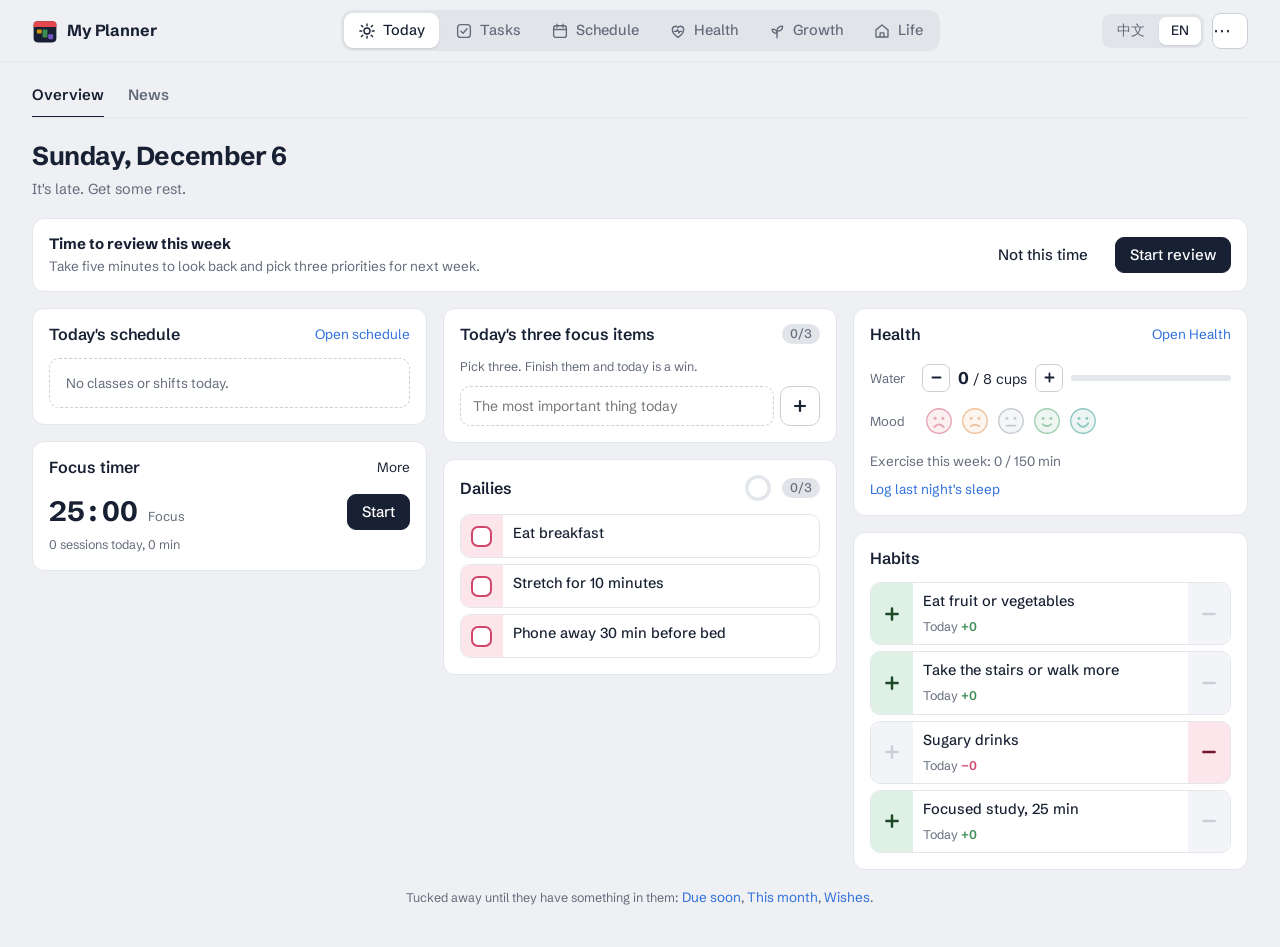
==== index.html @ c63710ac "Import the schedule from a calendar file (.ics) ⋯ → Import from a calendar reads an .ics file, such " ====
<!doctype html>
<html lang="zh-CN">
<head>
  <meta charset="utf-8">
  <meta name="viewport" content="width=device-width, initial-scale=1, viewport-fit=cover">
  <title>My Planner</title>
  <meta name="description" content="Schedule, tasks, habits, health, yearly goals, reading and a growth log in one page. 课表、任务、习惯、健康、年度目标、学习清单和成长记录。">
  <link rel="icon" href="favicon.svg" type="image/svg+xml">
  <link rel="manifest" href="manifest.webmanifest">
  <link rel="apple-touch-icon" href="icons/icon-180.png">
  <meta name="apple-mobile-web-app-capable" content="yes">
  <meta name="mobile-web-app-capable" content="yes">
  <meta name="apple-mobile-web-app-title" content="计划本">
  <meta name="apple-mobile-web-app-status-bar-style" content="default">
  <meta name="theme-color" content="#EEF0F3" media="(prefers-color-scheme: light)">
  <meta name="theme-color" content="#0F1217" media="(prefers-color-scheme: dark)">
  <link rel="preconnect" href="https://fonts.googleapis.com">
  <link rel="preconnect" href="https://fonts.gstatic.com" crossorigin>
  <link href="https://fonts.googleapis.com/css2?family=Schibsted+Grotesk:wght@400;500;600;700&display=swap" rel="stylesheet">
  <link rel="stylesheet" href="css/style.css">
  <link rel="stylesheet" href="css/app.css">
  <style id="pageStyle">@page { size: letter landscape; margin: 0; }</style>
</head>
<body>

<header class="app-header">
  <a class="app-brand" href="#/today">
    <img src="favicon.svg" alt="" width="26" height="26">
    <span data-i18n="app.brand"></span>
  </a>
  <nav class="app-nav" aria-label="Pages">
    <a href="#/today" data-nav="today">
      <svg viewBox="0 0 24 24" aria-hidden="true"><circle cx="12" cy="12" r="4"/><path d="M12 2.5v2.5M12 19v2.5M4.6 4.6l1.8 1.8M17.6 17.6l1.8 1.8M2.5 12H5M19 12h2.5M4.6 19.4l1.8-1.8M17.6 6.4l1.8-1.8"/></svg>
      <span data-i18n="app.nav.today"></span>
    </a>
    <a href="#/tasks" data-nav="tasks">
      <svg viewBox="0 0 24 24" aria-hidden="true"><rect x="3.5" y="3.5" width="17" height="17" rx="4"/><path d="M8 12.2l2.8 2.8 5.2-6"/></svg>
      <span data-i18n="app.nav.tasks"></span>
    </a>
    <a href="#/schedule" data-nav="schedule">
      <svg viewBox="0 0 24 24" aria-hidden="true"><rect x="3.5" y="5" width="17" height="15.5" rx="3"/><path d="M3.5 10h17M8 3v4M16 3v4"/></svg>
      <span data-i18n="app.nav.schedule"></span>
    </a>
    <a href="#/health" data-nav="health">
      <svg viewBox="0 0 24 24" aria-hidden="true"><path d="M12 20.5s-7.5-4.6-7.5-10.4A4.1 4.1 0 0 1 12 7.6a4.1 4.1 0 0 1 7.5 2.5c0 5.8-7.5 10.4-7.5 10.4z"/><path d="M7 12.5h3l1.3-2.5 2 4.5 1.2-2h2.5"/></svg>
      <span data-i18n="app.nav.health"></span>
    </a>
    <a href="#/growth" data-nav="growth">
      <svg viewBox="0 0 24 24" aria-hidden="true"><path d="M12 21v-9"/><path d="M12 12c0-4 3-6.5 7.5-6.5 0 4.5-3 6.5-7.5 6.5z"/><path d="M12 15c0-3.3-2.5-5.5-6.5-5.5 0 3.8 2.5 5.5 6.5 5.5z"/></svg>
      <span data-i18n="app.nav.growth"></span>
    </a>
    <a href="#/life" data-nav="life">
      <svg viewBox="0 0 24 24" aria-hidden="true"><path d="M4 10.5L12 4l8 6.5V20H4z"/><path d="M9.5 20v-5.5h5V20"/></svg>
      <span data-i18n="app.nav.life"></span>
    </a>
  </nav>
  <div class="header-tools">
  <div class="seg sm lang-seg" role="group" aria-label="Language">
    <button type="button" data-setlang="zh" lang="zh-CN">中文</button>
    <button type="button" data-setlang="en" lang="en">EN</button>
  </div>
  <div class="menu-wrap" id="menuWrap">
    <button class="icon-btn lg" id="moreBtn" aria-haspopup="true" aria-expanded="false" data-i18n-aria="app.more">⋯</button>
    <div class="menu" id="menu" hidden>
      <button data-act="undo"><span data-i18n="app.undo"></span><kbd id="undoKbd"></kbd></button>
      <hr>
      <button data-act="customize"><span data-i18n="app.customize"></span></button>
      <button data-act="sync"><span data-i18n="app.sync"></span><span class="menu-val" id="syncVal"></span></button>
      <button data-act="install"><span data-i18n="app.install"></span></button>
      <button data-act="calendarImport"><span data-i18n="app.calendarImport"></span></button>
      <button data-act="calendar"><span data-i18n="app.calendar"></span></button>
      <button data-act="export"><span data-i18n="app.exportData"></span></button>
      <button data-act="import"><span data-i18n="app.importData"></span></button>
      <button data-act="resetSchedule"><span data-i18n="app.resetSchedule"></span></button>
      <hr>
      <button data-act="theme"><span data-i18n="app.theme"></span><span class="menu-val" id="themeVal"></span></button>
      <button data-act="lang"><span data-i18n="app.langSwitch"></span></button>
      <button data-act="keys"><span data-i18n="app.shortcuts"></span></button>
    </div>
  </div>
  </div>
</header>

<main>
  <nav class="subnav" id="subnav" aria-label="Sub pages" hidden></nav>
  <section class="app-view" id="view-today" hidden></section>
  <section class="app-view" id="view-news" hidden></section>
  <section class="app-view" id="view-tasks" hidden></section>

  <section class="app-view" id="view-schedule" hidden>
    <div class="sched-head">
      <div class="brand">
        <input id="title" class="title-input" maxlength="40" autocomplete="off" spellcheck="false" data-i18n-aria="planner.titleAria">
        <div class="weekrow">
          <button class="icon-btn" id="prevWeek" data-i18n-aria="planner.prevWeek">‹</button>
          <button class="pill" id="thisWeek" data-i18n="planner.thisWeek"></button>
          <button class="icon-btn" id="nextWeek" data-i18n-aria="planner.nextWeek">›</button>
          <h2 class="range" id="range"></h2>
        </div>
      </div>
      <div class="tabs" role="tablist">
        <button role="tab" id="tabEdit" aria-selected="true" data-i18n="planner.tabEdit"></button>
        <button role="tab" id="tabPrint" aria-selected="false" data-i18n="planner.tabPrint"></button>
      </div>
      <div class="tools">
        <div class="seg sm view-seg" role="tablist">
          <button type="button" role="tab" id="viewWeek" data-i18n="planner.viewWeek"></button>
          <button type="button" role="tab" id="viewDay" data-i18n="planner.viewDay"></button>
        </div>
        <button class="btn primary" id="newBtn"><span aria-hidden="true">＋</span><span data-i18n="planner.newEvent"></span></button>
      </div>
    </div>

    <div id="editView" class="view">
      <div class="board">
        <div class="grid-card">
          <div class="grid-scroll"><div id="grid" class="grid"></div></div>
          <div class="grid-foot">
            <div class="legend" id="legend"></div>
            <p class="hint" data-i18n="planner.gridHint"></p>
          </div>
        </div>
        <aside class="side" id="side"></aside>
      </div>
      <div class="skipped" id="skipped" hidden></div>
    </div>

    <div id="printView" class="view" hidden>
      <div class="print-layout">
        <form class="print-settings" id="printForm" autocomplete="off"></form>
        <div class="preview-area" id="previewArea">
          <div class="page-frame" id="pageFrame"><div id="printRoot"></div></div>
        </div>
      </div>
    </div>
  </section>

  <section class="app-view" id="view-health" hidden></section>
  <section class="app-view" id="view-rest" hidden></section>
  <section class="app-view" id="view-calm" hidden></section>
  <section class="app-view" id="view-plan" hidden></section>
  <section class="app-view" id="view-wishes" hidden></section>
  <section class="app-view" id="view-learn" hidden></section>
  <section class="app-view" id="view-records" hidden></section>
  <section class="app-view" id="view-review" hidden></section>
  <section class="app-view" id="view-food" hidden></section>
  <section class="app-view" id="view-wardrobe" hidden></section>
  <section class="app-view" id="view-travel" hidden></section>
</main>

<!-- schedule event editor -->
<dialog id="dlg" aria-labelledby="dlgTitle">
  <form id="dlgForm" novalidate>
    <div class="dlg-head">
      <h2 id="dlgTitle"></h2>
      <span class="badge" id="dlgBadge" hidden></span>
    </div>
    <label class="fld">
      <span data-i18n="planner.fTitle"></span>
      <input class="input" id="fTitle" maxlength="60" autocomplete="off" data-i18n-ph="planner.fTitlePh">
    </label>
    <div class="fld"><span data-i18n="planner.fCat"></span><div class="chips" id="fCat"></div></div>
    <div class="fld"><span data-i18n="planner.fDays"></span><div class="chips" id="fDays"></div></div>
    <div class="fld">
      <span data-i18n="planner.fTime"></span>
      <div class="row">
        <input class="input time" type="time" id="fStart" step="300">
        <span data-i18n="planner.to"></span>
        <input class="input time" type="time" id="fEnd" step="300">
      </div>
      <div class="quick" id="fDurs"></div>
    </div>
    <label class="fld">
      <span data-i18n="planner.fPlace"></span>
      <input class="input" id="fPlace" maxlength="60" autocomplete="off" data-i18n-ph="planner.fPlacePh">
    </label>
    <label class="fld">
      <span data-i18n="planner.fNote"></span>
      <textarea class="input ta" id="fNote" rows="2" maxlength="300" data-i18n-ph="planner.fNotePh"></textarea>
    </label>
    <div class="fld" id="repeatFld"><span data-i18n="planner.fRepeat"></span><div class="chips" id="fRepeat"></div></div>
    <div class="fld" id="rangeFld">
      <span data-i18n="planner.fRange"></span>
      <div class="row">
        <input class="input date" type="date" id="fFrom">
        <span data-i18n="planner.to"></span>
        <input class="input date" type="date" id="fUntil">
      </div>
      <p class="hint" data-i18n="planner.fRangeHint"></p>
    </div>
    <p class="err" id="fErr" role="alert"></p>
    <div class="dlg-foot">
      <div>
        <button type="button" class="btn ghost danger" id="fDel"></button>
        <button type="button" class="btn ghost" id="fSkip" data-i18n="planner.skipThisWeek"></button>
        <button type="button" class="btn ghost" id="fDup" data-i18n="planner.dup"></button>
      </div>
      <div>
        <button type="button" class="btn" id="fCancel" data-i18n="planner.cancel"></button>
        <button type="button" class="btn" id="fSaveWeek" data-i18n="planner.saveThisWeek"></button>
        <button type="submit" class="btn primary" id="fSave"></button>
      </div>
    </div>
  </form>
</dialog>

<!-- shared editor for tasks and wishes -->
<dialog id="formDlg" aria-labelledby="formTitle">
  <form id="formForm" novalidate>
    <div class="dlg-head">
      <h2 id="formTitle"></h2>
      <span class="badge" id="formBadge" hidden></span>
    </div>
    <div id="formBody"></div>
    <p class="err" id="formErr" role="alert"></p>
    <div class="dlg-foot">
      <div><button type="button" class="btn ghost danger" id="formDel"></button></div>
      <div>
        <button type="button" class="btn" id="formCancel" data-i18n="common.cancel"></button>
        <button type="submit" class="btn primary" id="formSave"></button>
      </div>
    </div>
  </form>
</dialog>

<div class="toast" id="toast" role="status" aria-live="polite"></div>
<input type="file" id="importFile" accept="application/json,.json" hidden>

<script src="js/core.js"></script>
<script src="js/default-schedule.js"></script>
<script src="js/planner.js"></script>
<script src="js/quick-date.js"></script>
<script src="js/task-calc.js"></script>
<script src="js/tasks.js"></script>
<script src="js/health.js"></script>
<script src="js/plan.js"></script>
<script src="js/learn.js"></script>
<script src="js/records.js"></script>
<script src="js/wishes.js"></script>
<script src="js/news-data.js"></script>
<script src="js/news.js"></script>
<script src="js/food.js"></script>
<script src="js/wardrobe.js"></script>
<script src="js/travel-calc.js"></script>
<script src="js/travel.js"></script>
<script src="js/travel-book.js"></script>
<script src="js/travel-money.js"></script>
<script src="js/travel-pack.js"></script>
<script src="js/travel-weather.js"></script>
<script src="js/travel-share.js"></script>
<script src="js/review.js"></script>
<script src="js/ics-parse.js"></script>
<script src="js/calendar.js"></script>
<script src="js/sync.js"></script>
<script src="js/today.js"></script>
</body>
</html>
---- css/style.css ----
/* =========================================================
   Weekly Planner — styles
   ========================================================= */

/* ---------- tokens (light; the printed page always uses these) ---------- */
:root,
.page {
  --font: "Schibsted Grotesk", "PingFang SC", "Hiragino Sans GB", "Noto Sans SC", "Microsoft YaHei", system-ui, sans-serif;

  --canvas: #EEF0F3;
  --surface: #FFFFFF;
  --ink: #182133;
  --muted: #636B7A;
  --line: #E3E6EB;
  --line-2: #CBD0D8;
  --line-soft: #EEF0F3;
  --hover: #F2F4F7;
  --seg: #E1E4E9;
  --accent: #182133;
  --accent-ink: #FFFFFF;
  --focus: #2F6FDB;
  --today: #F5F8FD;
  --now: #E5484D;
  --danger: #C2362F;
  --stripe: rgba(255, 255, 255, .62);

  --class-bar: #D1960F;   --class-bg: #FCF0CF;   --class-ink: #573D03;
  --work-bar: #3C8C53;    --work-bg: #DFF1E4;    --work-ink: #1C4A29;
  --meeting-bar: #7856C8; --meeting-bg: #ECE6FB; --meeting-ink: #3E2780;
  --other-bar: #2C70BE;   --other-bg: #E0ECFA;   --other-ink: #143C6B;
  --health-bar: #D2456A;  --health-bg: #FCE5EB;  --health-ink: #73192F;
  --life-bar: #1E8F84;    --life-bg: #DBF1EE;    --life-ink: #0D4A44;
  --study-bar: #C2611F;   --study-bg: #FBE6D6;   --study-ink: #6B2E06;
}

@media (prefers-color-scheme: dark) {
  :root:not([data-theme="light"]) {
    color-scheme: dark;
    --canvas: #0F1217; --surface: #171B22; --ink: #E6E9EF; --muted: #98A0AE;
    --line: #262B34; --line-2: #363C47; --line-soft: #1E232B; --hover: #1F242C; --seg: #232830;
    --accent: #E6E9EF; --accent-ink: #11141A; --focus: #7AA7F5; --today: #1A1F28;
    --now: #FF6369; --danger: #FF8A80; --stripe: rgba(255, 255, 255, .06);
    --class-bar: #E2AB2E;   --class-bg: #362A10;   --class-ink: #F5D78C;
    --work-bar: #5DB374;    --work-bg: #172D1F;    --work-ink: #ABE0B9;
    --meeting-bar: #9C80E6; --meeting-bg: #261E3D; --meeting-ink: #D3C6F7;
    --other-bar: #5C9BE6;   --other-bg: #15253A;   --other-ink: #B3D0F5;
    --health-bar: #EE6F8F;  --health-bg: #3A1822;  --health-ink: #F7BFCD;
    --life-bar: #3DBFAF;    --life-bg: #10302C;    --life-ink: #A6E6DD;
    --study-bar: #E48A4C;   --study-bg: #3A2215;   --study-ink: #F5C3A0;
  }
}
:root[data-theme="dark"] {
  color-scheme: dark;
  --canvas: #0F1217; --surface: #171B22; --ink: #E6E9EF; --muted: #98A0AE;
  --line: #262B34; --line-2: #363C47; --line-soft: #1E232B; --hover: #1F242C; --seg: #232830;
  --accent: #E6E9EF; --accent-ink: #11141A; --focus: #7AA7F5; --today: #1A1F28;
  --now: #FF6369; --danger: #FF8A80; --stripe: rgba(255, 255, 255, .06);
  --class-bar: #E2AB2E;   --class-bg: #362A10;   --class-ink: #F5D78C;
  --work-bar: #5DB374;    --work-bg: #172D1F;    --work-ink: #ABE0B9;
  --meeting-bar: #9C80E6; --meeting-bg: #261E3D; --meeting-ink: #D3C6F7;
  --other-bar: #5C9BE6;   --other-bg: #15253A;   --other-ink: #B3D0F5;
  --health-bar: #EE6F8F;  --health-bg: #3A1822;  --health-ink: #F7BFCD;
  --life-bar: #3DBFAF;    --life-bg: #10302C;    --life-ink: #A6E6DD;
  --study-bar: #E48A4C;   --study-bg: #3A2215;   --study-ink: #F5C3A0;
}
:root[data-theme="light"] { color-scheme: light; }

.cat-class   { --bar: var(--class-bar);   --bg: var(--class-bg);   --ink-c: var(--class-ink); }
.cat-work    { --bar: var(--work-bar);    --bg: var(--work-bg);    --ink-c: var(--work-ink); }
.cat-meeting { --bar: var(--meeting-bar); --bg: var(--meeting-bg); --ink-c: var(--meeting-ink); }
.cat-other   { --bar: var(--other-bar);   --bg: var(--other-bg);   --ink-c: var(--other-ink); }
.cat-study   { --bar: var(--study-bar);   --bg: var(--study-bg);   --ink-c: var(--study-ink); }
.cat-health  { --bar: var(--health-bar);  --bg: var(--health-bg);  --ink-c: var(--health-ink); }
.cat-life    { --bar: var(--life-bar);    --bg: var(--life-bg);    --ink-c: var(--life-ink); }

/* ---------- base ---------- */
*, *::before, *::after { box-sizing: border-box; }
html { scroll-padding-top: env(safe-area-inset-top, 0px); }
body {
  margin: 0;
  background: var(--canvas);
  color: var(--ink);
  font-family: var(--font);
  font-size: 15px;
  line-height: 1.45;
  -webkit-font-smoothing: antialiased;
  padding-bottom: env(safe-area-inset-bottom, 0px);
}
button, input, select, textarea { font: inherit; color: inherit; }
button { cursor: pointer; }
:focus-visible { outline: 2px solid var(--focus); outline-offset: 2px; }
[hidden] { display: none !important; }

/* ---------- controls ---------- */
.btn {
  height: 36px; padding: 0 14px; border-radius: 9px;
  border: 1px solid var(--line-2); background: var(--surface);
  display: inline-flex; align-items: center; justify-content: center; gap: 6px;
  font-weight: 500; white-space: nowrap;
}
.btn:hover { border-color: var(--muted); }
.btn.primary { background: var(--accent); color: var(--accent-ink); border-color: var(--accent); }
.btn.primary:hover { opacity: .9; }
.btn.ghost { background: transparent; border-color: transparent; }
.btn.ghost:hover { background: var(--hover); }
.btn.danger { color: var(--danger); }
.btn.sm { height: 30px; padding: 0 10px; font-size: 13.5px; }
.btn.block { width: 100%; }

.icon-btn {
  width: 32px; height: 32px; border-radius: 8px;
  border: 1px solid var(--line-2); background: var(--surface);
  display: inline-grid; place-items: center; font-size: 18px; line-height: 1; padding: 0;
}
.icon-btn.lg { width: 36px; height: 36px; border-radius: 9px; }
.icon-btn:hover, .pill:hover { border-color: var(--muted); }
.pill {
  height: 32px; padding: 0 12px; border-radius: 8px;
  border: 1px solid var(--line-2); background: var(--surface);
  font-size: 13.5px; font-weight: 500;
}

.input, select {
  height: 38px; border: 1px solid var(--line-2); border-radius: 8px;
  padding: 0 10px; background: var(--surface); min-width: 0;
}
.input { width: 100%; }
.input.time { width: 128px; font-variant-numeric: tabular-nums; }
select { height: 34px; padding: 0 8px; }

.chips { display: flex; flex-wrap: wrap; gap: 6px; }
.chip { position: relative; display: inline-flex; }
.chip input { position: absolute; inset: 0; opacity: 0; margin: 0; cursor: pointer; }
.chip span {
  display: inline-flex; align-items: center; gap: 7px;
  padding: 5px 12px; border: 1px solid var(--line-2); border-radius: 999px;
  font-size: 13.5px; user-select: none;
}
.chip input:checked + span { background: var(--accent); color: var(--accent-ink); border-color: var(--accent); }
.chip input:focus-visible + span { outline: 2px solid var(--focus); outline-offset: 2px; }
.sw { display: inline-block; width: 9px; height: 9px; border-radius: 2px; background: var(--bar); flex: none; }

.check { display: flex; align-items: center; gap: 9px; padding: 4px 0; font-size: 14px; cursor: pointer; }
.check input { width: 16px; height: 16px; margin: 0; accent-color: var(--accent); }

/* ---------- schedule page header ---------- */
.sched-head {
  display: grid; grid-template-columns: 1fr auto 1fr; align-items: center; gap: 12px 20px;
  max-width: 1560px; margin: 0 auto 16px;
}
.brand { min-width: 0; }
.title-input {
  display: block; width: 100%; max-width: 360px;
  border: 0; background: transparent; border-radius: 6px;
  font-size: 22px; font-weight: 700; letter-spacing: -0.01em;
  padding: 1px 6px; margin-left: -6px;
}
.title-input:hover { background: var(--hover); }
.title-input::placeholder { color: var(--ink); opacity: 1; }
.weekrow { display: flex; align-items: center; gap: 6px; margin-top: 6px; min-width: 0; }
.weekrow .icon-btn, .weekrow .pill { flex: none; white-space: nowrap; }
.range { margin: 0 0 0 10px; font-size: 15px; font-weight: 600; font-variant-numeric: tabular-nums; white-space: nowrap; overflow: hidden; text-overflow: ellipsis; min-width: 0; }

.tabs { display: inline-flex; padding: 3px; gap: 2px; border-radius: 11px; background: var(--seg); justify-self: center; }
.tabs button {
  height: 32px; padding: 0 18px; border: 0; border-radius: 8px;
  background: transparent; color: var(--muted); font-weight: 500;
}
.tabs button[aria-selected="true"] { background: var(--surface); color: var(--ink); box-shadow: 0 1px 2px rgba(0, 0, 0, .1); }

.tools { display: flex; gap: 8px; justify-self: end; align-items: center; }
.menu-wrap { position: relative; }
.menu {
  position: absolute; right: 0; top: calc(100% + 6px); z-index: 50;
  min-width: 220px; padding: 6px; border-radius: 12px;
  background: var(--surface); border: 1px solid var(--line);
  box-shadow: 0 14px 36px -14px rgba(0, 0, 0, .35);
}
.menu button {
  display: flex; justify-content: space-between; align-items: center; gap: 16px;
  width: 100%; padding: 8px 10px; border: 0; border-radius: 7px;
  background: transparent; text-align: left; font-size: 14px;
}
.menu button:hover { background: var(--hover); }
.menu hr { border: 0; border-top: 1px solid var(--line); margin: 5px 2px; }
.menu kbd, .menu-val { font-family: inherit; font-size: 12.5px; color: var(--muted); }

@media (max-width: 820px) {
  .sched-head { grid-template-columns: 1fr auto; grid-template-areas: "brand brand" "tabs tools"; }
  .brand { grid-area: brand; }
  .tabs { grid-area: tabs; justify-self: start; }
  .tools { grid-area: tools; }
  .title-input { font-size: 20px; }
}

/* ---------- edit view ---------- */
main { padding: 18px clamp(14px, 3vw, 32px) 40px; }
.board {
  display: grid; grid-template-columns: minmax(0, 1fr) 280px; gap: 18px;
  align-items: start; max-width: 1560px; margin: 0 auto;
}
@media (max-width: 1080px) { .board { grid-template-columns: 1fr; } }

.grid-card { background: var(--surface); border: 1px solid var(--line); border-radius: 12px; overflow: hidden; }
.grid-scroll { overflow-x: auto; }
.grid { min-width: 760px; user-select: none; -webkit-user-select: none; }
.grid.is-day { min-width: 0; }
.lg-btn { border: 0; background: transparent; padding: 2px 4px; border-radius: 6px; color: inherit; font: inherit; cursor: pointer; }
.lg-btn:hover { background: var(--hover); }
.lg-btn.off { opacity: .45; text-decoration: line-through; }
.view-seg { flex: none; }
.grid-foot {
  display: flex; flex-wrap: wrap; gap: 8px 20px; align-items: center; justify-content: space-between;
  padding: 10px 14px; border-top: 1px solid var(--line);
}
.hint { margin: 0; font-size: 12.5px; color: var(--muted); }
.legend { display: flex; flex-wrap: wrap; gap: 6px 14px; font-size: 12.5px; color: var(--muted); }
.lg { display: inline-flex; align-items: center; gap: 6px; }
.lg .sw.stripe {
  --bar: var(--line-2);
  background: repeating-linear-gradient(135deg, var(--line-2) 0 2px, transparent 2px 4px);
  border: 1px solid var(--line-2);
}

.skipped {
  max-width: 1560px; margin: 12px auto 0;
  display: flex; flex-wrap: wrap; align-items: center; gap: 8px;
  font-size: 13.5px; color: var(--muted);
}
.skipped button {
  border: 1px dashed var(--line-2); background: transparent; border-radius: 999px;
  padding: 4px 12px; font-size: 13px; color: var(--ink);
}
.skipped button u { color: var(--focus); text-underline-offset: 3px; margin-left: 6px; }

/* ---------- the week grid (shared by screen and print) ---------- */
.g { --tw: 54px; display: flex; flex-direction: column; }
.g-head, .g-body { display: grid; grid-template-columns: var(--tw) repeat(var(--cols), minmax(0, 1fr)); }
.g-head { border-bottom: 1px solid var(--line-2); }
.g-corner { position: sticky; left: 0; background: var(--surface); z-index: 4; }
.g-dayhead {
  display: flex; align-items: baseline; gap: 7px;
  padding: 10px 10px 9px; border-left: 1px solid var(--line);
  font-size: 14px; font-weight: 600; white-space: nowrap; overflow: hidden;
}
.g-dayhead .dd { font-size: 13px; font-weight: 400; color: var(--muted); font-variant-numeric: tabular-nums; }
.g-dayhead.is-today .dd { background: var(--now); color: #fff; border-radius: 999px; padding: 0 7px; font-weight: 600; }
.g-body { position: relative; }
.g-times { position: sticky; left: 0; z-index: 4; background: var(--surface); }
.g-times span {
  position: absolute; right: 9px; transform: translateY(-50%);
  font-size: 11.5px; color: var(--muted); font-variant-numeric: tabular-nums; white-space: nowrap;
}
.g-times span.first { transform: translateY(1px); }
.g-times span.last { transform: translateY(-100%); }
.g-day { position: relative; border-left: 1px solid var(--line); min-width: 0; }
.g-day.is-today { background: var(--today); }
.grid .g-day { cursor: cell; }
.hl { position: absolute; left: 0; right: 0; border-top: 1px solid var(--line); pointer-events: none; }
.hl.half { border-top: 1px dashed var(--line-soft); }

.ev {
  position: absolute; overflow: hidden;
  display: flex; flex-direction: column; gap: 1px;
  padding: 4px 6px 4px 8px; border-radius: 6px;
  background-color: var(--bg); color: var(--ink-c);
  border-left: 3px solid var(--bar);
  font-size: 12.5px; line-height: 1.25;
}
.grid .ev { cursor: grab; touch-action: manipulation; }
.ev-t {
  font-weight: 600; overflow: hidden; overflow-wrap: anywhere;
  display: -webkit-box; -webkit-box-orient: vertical; -webkit-line-clamp: 2;
}
.ev.one .ev-t { -webkit-line-clamp: 1; }
.ev-m {
  font-size: 11.5px; opacity: .85; white-space: nowrap; overflow: hidden; text-overflow: ellipsis;
  font-variant-numeric: tabular-nums;
}
.ev.tight { flex-direction: row; align-items: baseline; gap: 6px; padding-top: 2px; padding-bottom: 2px; }
.ev.tight .ev-t { -webkit-line-clamp: 1; flex: 0 1 auto; min-width: 0; }
.ev.tight .ev-m { flex: 0 0 auto; }
.ev.once { background-image: repeating-linear-gradient(135deg, transparent 0 7px, var(--stripe) 7px 10px); }
.ev:hover { filter: brightness(.98); }
.ev .grip { position: absolute; left: 0; right: 0; bottom: 0; height: 8px; cursor: ns-resize; }
.ev .grip::after {
  content: ""; position: absolute; left: 50%; bottom: 2px; width: 18px; height: 2px; margin-left: -9px;
  border-radius: 2px; background: currentColor; opacity: 0;
}
.ev:hover .grip::after { opacity: .35; }
.ev.dragging { z-index: 6; box-shadow: 0 10px 24px -10px rgba(0, 0, 0, .45); }
.ev.ghost { z-index: 6; background-color: var(--hover); color: var(--ink); border-left-color: var(--ink); outline: 1.5px dashed var(--line-2); }
.now { position: absolute; left: -1px; right: 0; border-top: 2px solid var(--now); z-index: 5; pointer-events: none; }
.now::before { content: ""; position: absolute; left: -4px; top: -5px; width: 8px; height: 8px; border-radius: 50%; background: var(--now); }
body.is-dragging, body.is-dragging * { cursor: grabbing !important; user-select: none !important; }

/* ---------- side panel ---------- */
.side { display: flex; flex-direction: column; gap: 14px; }
.card { background: var(--surface); border: 1px solid var(--line); border-radius: 12px; padding: 14px 16px 16px; }
.card h3 { margin: 0 0 10px; font-size: 14px; font-weight: 600; }
.hours { list-style: none; margin: 0; padding: 0; display: grid; gap: 10px; }
.hours li { display: grid; grid-template-columns: 1fr auto; gap: 5px 8px; font-size: 13.5px; }
.hours .hn { display: inline-flex; align-items: center; gap: 7px; }
.hours b { font-weight: 600; font-variant-numeric: tabular-nums; }
.hours .bar { grid-column: 1 / -1; height: 5px; border-radius: 3px; background: var(--line); overflow: hidden; }
.hours .bar span { display: block; height: 100%; border-radius: 3px; background: var(--bar); }
.hours-total {
  display: flex; justify-content: space-between; margin: 12px 0 0; padding-top: 10px;
  border-top: 1px solid var(--line); font-size: 13.5px; color: var(--muted);
}
.hours-total b { color: var(--ink); font-variant-numeric: tabular-nums; }
.empty { margin: 0; font-size: 13.5px; color: var(--muted); }

.todos { list-style: none; margin: 0; padding: 0; }
.todos li { display: flex; align-items: flex-start; gap: 6px; padding: 5px 0; border-bottom: 1px solid var(--line); font-size: 14px; }
.todos label { flex: 1; min-width: 0; display: flex; gap: 8px; align-items: flex-start; cursor: pointer; }
.todos input { margin: 3px 0 0; accent-color: var(--accent); flex: none; }
.todos label span { overflow-wrap: anywhere; }
.todos li.done label span { text-decoration: line-through; color: var(--muted); }
.todos .x { border: 0; background: none; color: var(--muted); font-size: 16px; line-height: 1; padding: 2px 4px; border-radius: 4px; }
.todos .x:hover { background: var(--hover); color: var(--ink); }
.todo-add { display: flex; gap: 6px; margin-top: 8px; }
.todo-add input { flex: 1; min-width: 0; height: 32px; border: 1px solid var(--line-2); border-radius: 7px; padding: 0 9px; background: transparent; font-size: 13.5px; }
#notes {
  width: 100%; min-height: 120px; resize: vertical; display: block;
  border: 1px solid var(--line-2); border-radius: 8px; padding: 8px 10px;
  background: transparent; line-height: 1.55; font-size: 14px;
}
.row { display: flex; align-items: center; gap: 8px; flex-wrap: wrap; }

/* ---------- dialog ---------- */
dialog {
  width: min(470px, calc(100vw - 24px)); padding: 0; border: 0; border-radius: 14px;
  background: var(--surface); color: var(--ink);
  box-shadow: 0 24px 64px -20px rgba(0, 0, 0, .5);
}
dialog::backdrop { background: rgba(15, 20, 30, .4); }
dialog form { padding: 20px 22px 18px; }
.dlg-head { display: flex; align-items: center; gap: 10px; }
.dlg-head h2 { margin: 0; font-size: 18px; }
.badge { font-size: 12px; padding: 2px 9px; border-radius: 999px; background: var(--seg); color: var(--muted); }
.fld { display: block; margin-top: 14px; }
.fld > span:first-child { display: block; margin-bottom: 6px; font-size: 13px; color: var(--muted); }
.err { margin: 12px 0 0; min-height: 1.2em; font-size: 13px; color: var(--danger); }
.dlg-foot { display: flex; justify-content: space-between; gap: 8px; flex-wrap: wrap; margin-top: 10px; }
.dlg-foot > div { display: flex; gap: 6px; flex-wrap: wrap; }

/* ---------- toast ---------- */
.toast {
  position: fixed; left: 50%; bottom: calc(22px + env(safe-area-inset-bottom, 0px)); z-index: 80;
  display: flex; align-items: center; gap: 10px; width: max-content; max-width: calc(100vw - 24px);
  padding: 10px 12px 10px 16px; border-radius: 10px;
  background: var(--accent); color: var(--accent-ink); font-size: 14px;
  opacity: 0; pointer-events: none; transform: translate(-50%, 12px);
  transition: opacity .16s ease, transform .16s ease;
}
.toast.show { opacity: 1; pointer-events: auto; transform: translate(-50%, 0); }
.toast button {
  border: 0; background: transparent; color: inherit; padding: 2px 4px;
  font-weight: 600; text-decoration: underline; text-underline-offset: 3px; white-space: nowrap;
}
/* phones: sit above the bottom navigation */
@media (max-width: 860px) { .toast { bottom: calc(76px + env(safe-area-inset-bottom, 0px)); } }

/* ---------- print view (settings + paper preview) ---------- */
.print-layout {
  display: grid; grid-template-columns: 300px minmax(0, 1fr); gap: 22px;
  max-width: 1560px; margin: 0 auto; align-items: start;
}
@media (max-width: 900px) { .print-layout { grid-template-columns: 1fr; } }
.print-settings {
  position: sticky; top: 84px;
  background: var(--surface); border: 1px solid var(--line); border-radius: 12px;
  padding: 6px 18px 18px;
}
@media (max-width: 900px) { .print-settings { position: static; } }
.print-settings .fld { margin-top: 14px; }
.print-settings .quick { display: flex; gap: 6px; margin-top: 8px; }
.print-settings .tip { margin: 10px 0 0; font-size: 12.5px; color: var(--muted); }
.print-settings .actions { margin-top: 18px; padding-top: 16px; border-top: 1px solid var(--line); }
.preview-area { min-width: 0; display: flex; justify-content: center; padding: 4px 0 8px; }
.page-frame {
  position: relative; overflow: hidden; background: #fff; border-radius: 2px;
  box-shadow: 0 1px 3px rgba(0, 0, 0, .08), 0 22px 44px -22px rgba(0, 0, 0, .45);
}

/* the printed page itself */
.page {
  position: absolute; top: 0; left: 0; transform-origin: 0 0;
  display: flex; flex-direction: column;
  padding: 34px; background: #fff; color: var(--ink);
  font-family: var(--font); line-height: 1.3;
}
.p-head {
  display: flex; justify-content: space-between; align-items: baseline; gap: 16px;
  height: 44px; padding-bottom: 8px; margin-bottom: 10px; border-bottom: 2px solid var(--ink);
}
.p-head h1 { margin: 0; font-size: 21px; font-weight: 700; letter-spacing: -0.01em; }
.p-range { font-size: 14px; font-weight: 500; color: var(--muted); font-variant-numeric: tabular-nums; white-space: nowrap; }
.p-main { flex: 1; min-height: 0; display: flex; gap: 14px; }
.page.portrait .p-main { flex-direction: column; }
.p-grid { flex: 1; min-height: 0; min-width: 0; display: flex; }
.p-grid .g { --tw: 40px; flex: 1; min-width: 0; }
.p-grid .g-body { flex: 1; min-height: 0; }
.page .g-dayhead { height: 26px; padding: 5px 6px 4px; font-size: 11.5px; gap: 5px; }
.page .g-dayhead .dd { font-size: 10.5px; }
.page .g-times span { right: 6px; font-size: 9.5px; }
.page .ev { font-size: 10px; padding: 2px 4px 2px 6px; border-radius: 4px; }
.page .ev-m { font-size: 9px; }
.page .ev.tight { gap: 4px; padding-top: 1px; padding-bottom: 1px; }

.p-side { width: 190px; flex: none; display: flex; flex-direction: column; gap: 10px; padding-left: 14px; border-left: 1px solid var(--line-2); min-height: 0; }
.page.portrait .p-side { width: auto; height: 190px; flex-direction: row; gap: 18px; padding: 10px 0 0; border-left: 0; border-top: 1px solid var(--line-2); }
.p-sec { flex: 1; min-height: 0; min-width: 0; display: flex; flex-direction: column; }
.p-sec h4 { margin: 2px 0 4px; font-size: 11.5px; font-weight: 600; }
.p-todos { list-style: none; margin: 0; padding: 0; }
.p-todos li { display: flex; gap: 6px; padding: 3px 0; border-bottom: 1px solid var(--line); font-size: 10.5px; }
.p-todos li::before { content: ""; flex: none; width: 9px; height: 9px; margin-top: 2px; border: 1px solid var(--ink); border-radius: 2px; }
.p-todos li.done { color: var(--muted); text-decoration: line-through; }
.p-todos li.done::before { background: var(--ink); }
.p-notes { margin: 0 0 2px; font-size: 10.5px; white-space: pre-wrap; overflow-wrap: anywhere; }
.ruled { flex: 1; min-height: 22px; background-image: linear-gradient(to bottom, transparent 21px, var(--line-2) 21px); background-size: 100% 22px; background-repeat: repeat-y; }
.p-foot { height: 22px; display: flex; align-items: flex-end; gap: 16px; font-size: 10px; color: var(--muted); }
.p-foot .lg .sw { width: 12px; height: 9px; border-radius: 2px; background: var(--bg); border-left: 3px solid var(--bar); }
.p-foot .lg .sw.stripe { background: repeating-linear-gradient(135deg, #c9ced6 0 2px, transparent 2px 4px); border: 1px solid #c9ced6; }

/* black & white */
.page.mono .ev { --bg: #fff; --ink-c: #111; --bar: #111; border: 1px solid #a3a8b0; border-left: 3px solid #111; }
.page.mono .ev.once { background-image: repeating-linear-gradient(135deg, transparent 0 6px, #e7e7e7 6px 8px); }
.page.mono .cat-work .sw, .page.mono .ev.cat-work { border-left-style: double; border-left-width: 5px; }
.page.mono .cat-meeting .sw, .page.mono .ev.cat-meeting { border-left-style: dashed; }
.page.mono .cat-other .sw, .page.mono .ev.cat-other { border-left-style: dotted; border-left-width: 4px; }
.page.mono .lg .sw { --bg: #fff; --bar: #111; }

/* ---------- printing ---------- */
@media print {
  * { -webkit-print-color-adjust: exact; print-color-adjust: exact; }
  html, body { background: #fff !important; }
  body { padding: 0 !important; }
  .app-header, .app-nav, .toast, dialog, .menu { display: none !important; }
  main { padding: 0 !important; }
  body[data-route="schedule"] .sched-head,
  body[data-route="schedule"] #editView,
  body[data-route="schedule"] .print-settings { display: none !important; }
  body[data-route="schedule"] #printView { display: block !important; }
  .print-layout { display: block; max-width: none; margin: 0; }
  .preview-area { display: block; padding: 0; }
  .page-frame { width: auto !important; height: auto !important; box-shadow: none !important; overflow: visible; border-radius: 0; }
  .page { position: relative; transform: none !important; break-after: avoid; page-break-after: avoid; }
}

@media (prefers-reduced-motion: reduce) {
  .toast { transition: none; }
}
---- css/app.css ----
/* =========================================================
   App shell and the Today / Tasks / Health / Wishes pages.
   Tokens come from style.css.
   ========================================================= */

.k-study  { --bar: var(--class-bar);   --bg: var(--class-bg);   --ink-c: var(--class-ink); }
.k-work   { --bar: var(--work-bar);    --bg: var(--work-bg);    --ink-c: var(--work-ink); }
.k-club   { --bar: var(--meeting-bar); --bg: var(--meeting-bg); --ink-c: var(--meeting-ink); }
.k-health { --bar: var(--health-bar);  --bg: var(--health-bg);  --ink-c: var(--health-ink); }
.k-life   { --bar: var(--life-bar);    --bg: var(--life-bg);    --ink-c: var(--life-ink); }
.k-other  { --bar: var(--other-bar);   --bg: var(--other-bg);   --ink-c: var(--other-ink); }

.pos { color: var(--work-bar); }
.neg { color: var(--health-bar); }

/* ---------- header and navigation ---------- */
.app-header {
  position: sticky; top: 0; z-index: 30;
  display: grid; grid-template-columns: 1fr auto 1fr; align-items: center; gap: 12px;
  padding: calc(10px + env(safe-area-inset-top, 0px)) clamp(14px, 3vw, 32px) 10px;
  background: var(--canvas); border-bottom: 1px solid var(--line);
}
.app-brand {
  display: inline-flex; align-items: center; gap: 9px; justify-self: start;
  color: var(--ink); text-decoration: none; font-weight: 700; font-size: 16px; letter-spacing: -0.01em;
}
.app-brand img { border-radius: 7px; }
.app-nav { display: flex; gap: 2px; padding: 3px; border-radius: 12px; background: var(--seg); }
.app-nav a {
  display: inline-flex; align-items: center; gap: 7px;
  padding: 7px 14px; border-radius: 9px;
  color: var(--muted); text-decoration: none; font-weight: 500; font-size: 14.5px; white-space: nowrap;
}
.app-nav a:hover { color: var(--ink); }
.app-nav a[aria-current="page"] { background: var(--surface); color: var(--ink); box-shadow: 0 1px 2px rgba(0, 0, 0, .1); }
.app-nav svg { width: 18px; height: 18px; fill: none; stroke: currentColor; stroke-width: 1.8; stroke-linecap: round; stroke-linejoin: round; }
.app-header .header-tools { justify-self: end; display: flex; align-items: center; gap: 8px; }
.lang-seg button { padding: 0 10px; }

@media (max-width: 1240px) {
  .app-nav a { padding: 7px 10px; gap: 6px; font-size: 14px; }
}
@media (max-width: 1060px) and (min-width: 861px) {
  .app-nav svg { display: none; }
}
@media (max-width: 860px) {
  .app-header { grid-template-columns: 1fr auto; }
  .app-nav {
    position: fixed; left: 0; right: 0; bottom: 0; z-index: 40;
    display: grid; grid-template-columns: repeat(var(--navn, 7), 1fr); gap: 0;
    padding: 6px 4px calc(6px + env(safe-area-inset-bottom, 0px));
    border-radius: 0; background: var(--surface); border-top: 1px solid var(--line);
  }
  .app-nav a { flex-direction: column; gap: 3px; padding: 6px 0; font-size: 11px; }
  .app-nav a[aria-current="page"] { box-shadow: none; background: var(--hover); }
  .app-nav svg { width: 22px; height: 22px; }
  main { padding-bottom: calc(96px + env(safe-area-inset-bottom, 0px)); }
}

/* ---------- page basics ---------- */
.app-view { max-width: 1560px; margin: 0 auto; }
.view-head { display: flex; justify-content: space-between; align-items: flex-end; gap: 16px; margin-bottom: 18px; }
.view-head h1 { margin: 0; font-size: 26px; font-weight: 700; letter-spacing: -0.015em; }
.view-head .sub { margin: 4px 0 0; color: var(--muted); font-size: 14.5px; }

.card-head { display: flex; justify-content: space-between; align-items: center; gap: 10px; margin-bottom: 12px; }
.card-head h2 { margin: 0; font-size: 16px; font-weight: 600; }
.link { color: var(--focus); font-size: 13.5px; text-decoration: none; white-space: nowrap; }
.link:hover { text-decoration: underline; text-underline-offset: 3px; }
.count {
  display: inline-block; margin-left: 8px; padding: 1px 8px; border-radius: 999px;
  background: var(--seg); color: var(--muted); font-size: 12.5px; font-weight: 500; font-variant-numeric: tabular-nums;
}
.hint { font-size: 12.5px; color: var(--muted); }
.empty-note {
  margin: 10px 0 0; padding: 14px 16px; border: 1px dashed var(--line-2); border-radius: 10px;
  font-size: 13.5px; color: var(--muted); line-height: 1.5;
}
.empty-note.big { padding: 26px 20px; font-size: 15px; text-align: center; }
.quick { display: flex; flex-wrap: wrap; gap: 6px; margin-top: 8px; }
.btn svg { width: 15px; height: 15px; }
.btn.on { background: var(--accent); color: var(--accent-ink); border-color: var(--accent); }
.icon-btn svg { width: 16px; height: 16px; }
.icon-btn.sm { width: 28px; height: 28px; border-radius: 7px; }
.icon-btn.sm svg { width: 13px; height: 13px; }
.icon-btn.ghost { border-color: transparent; background: transparent; color: var(--muted); }
.icon-btn.ghost:hover { background: var(--hover); color: var(--ink); }
.input.ta { height: auto; padding: 8px 10px; line-height: 1.5; resize: vertical; }
.input.sm { height: 32px; }
.input.num { width: 78px; }
.input.date { width: auto; }
.form-row { display: grid; grid-template-columns: 1fr 1fr; gap: 10px; }
.form-row.three { grid-template-columns: 1.2fr 1fr 1fr; }
@media (max-width: 520px) { .form-row.three { grid-template-columns: 1fr 1fr; } }
#formDlg form { max-height: calc(100dvh - 40px); overflow-y: auto; }
#formDlg input[type="range"] { width: 100%; accent-color: var(--accent); }
.err:empty { display: none; }

.seg { display: inline-flex; padding: 3px; gap: 2px; border-radius: 9px; background: var(--seg); flex-wrap: wrap; }
.seg button {
  height: 28px; padding: 0 12px; border: 0; border-radius: 7px;
  background: transparent; color: var(--muted); font-size: 13.5px; font-weight: 500; white-space: nowrap;
}
.seg button[aria-selected="true"] { background: var(--surface); color: var(--ink); box-shadow: 0 1px 2px rgba(0, 0, 0, .1); }

.tag {
  display: inline-flex; align-items: center; gap: 5px; padding: 1px 8px; border-radius: 999px;
  background: var(--bg); color: var(--ink-c); font-size: 12px; font-weight: 500; white-space: nowrap;
}
.tag .sw { width: 7px; height: 7px; border-radius: 50%; }
.due { font-size: 12.5px; white-space: nowrap; }
.due.is-overdue { color: var(--danger); font-weight: 600; }
.due.is-today { padding: 0 7px; border-radius: 999px; background: var(--class-bg); color: var(--class-ink); font-weight: 600; }
.due.is-soon { color: var(--ink); font-weight: 500; }

/* ring */
.ring { position: relative; display: inline-grid; place-items: center; flex: none; }
.ring svg { position: absolute; inset: 0; width: 100%; height: 100%; transform: rotate(-90deg); }
.ring circle { fill: none; stroke-width: 4; }
.ring-bg { stroke: var(--line); }
.ring-fg { stroke: var(--accent); stroke-linecap: round; transition: stroke-dashoffset .35s ease; }
.ring b { position: relative; font-size: 12px; }

/* stats strip */
.stats { display: grid; grid-template-columns: repeat(auto-fit, minmax(210px, 1fr)); gap: 12px; margin-bottom: 20px; }
.stat {
  display: flex; align-items: center; gap: 14px; padding: 14px 16px; text-align: left;
  background: var(--surface); border: 1px solid var(--line); border-radius: 12px; color: inherit; font: inherit;
}
button.stat { cursor: pointer; width: 100%; }
button.stat:hover { border-color: var(--line-2); }
.stat-label { display: block; font-size: 13px; color: var(--muted); }
.stat-num { display: block; font-size: 24px; font-weight: 700; font-variant-numeric: tabular-nums; line-height: 1.25; }
.stat-num small { font-size: 14px; font-weight: 500; color: var(--muted); }
.stat-sub { display: block; font-size: 12.5px; color: var(--muted); }
.stat-sub.warn { color: var(--danger); font-weight: 500; }
@media (max-width: 760px) {
  .stats { grid-template-columns: repeat(2, minmax(0, 1fr)); gap: 8px; margin-bottom: 16px; }
  .stat { padding: 10px 12px; gap: 10px; }
  .stat .ring, .stat .face { display: none; }
  .stat-num { font-size: 20px; }
  .view-head h1 { font-size: 23px; }
}

/* progress */
.progress { height: 8px; border-radius: 4px; background: var(--line); overflow: hidden; }
.progress span { display: block; height: 100%; border-radius: 4px; background: var(--bar, var(--work-bar)); transition: width .3s ease; }
.progress.sm { height: 5px; }
.progress-label { margin: 6px 0 4px; font-size: 13px; color: var(--muted); font-variant-numeric: tabular-nums; }

/* column chart */
.bars { position: relative; display: flex; align-items: flex-end; gap: 3px; border-bottom: 1px solid var(--line-2); }
.bar-col { flex: 1; height: 100%; display: flex; align-items: flex-end; min-width: 0; }
.bar-fill { width: 100%; border-radius: 3px 3px 0 0; background: var(--work-bar); }
.c-water .bar-fill { background: var(--other-bar); }
.c-sleep .bar-fill { background: var(--meeting-bar); }
.c-low .bar-fill { background: var(--health-bar); }
.bars-goal { position: absolute; left: 0; right: 0; border-top: 1.5px dashed var(--muted); opacity: .6; pointer-events: none; }
.bars-axis { display: flex; gap: 3px; margin-top: 4px; font-size: 10.5px; color: var(--muted); font-variant-numeric: tabular-nums; }
.bars-axis span { flex: 1; min-width: 0; text-align: center; white-space: nowrap; overflow: visible; }
.card .sub-head, .sub-head { margin: 22px 0 8px; font-size: 13.5px; font-weight: 600; }

/* ---------- task rows (Tasks + Today + Health) ---------- */
.tlist { list-style: none; margin: 10px 0 0; padding: 0; display: grid; gap: 8px; }
.task {
  position: relative; display: flex; align-items: stretch; min-height: 54px;
  background: var(--surface); border: 1px solid var(--line); border-radius: 10px; overflow: hidden;
}
.task-body { flex: 1; min-width: 0; padding: 10px 12px; }
.task-body [data-act="edit"], .task-body[data-act="edit"] { cursor: pointer; }
.task-title { font-size: 15px; font-weight: 500; overflow-wrap: anywhere; }
.task-notes { margin-top: 2px; font-size: 13px; color: var(--muted); overflow-wrap: anywhere; }
.task-meta { display: flex; flex-wrap: wrap; align-items: center; gap: 6px 10px; margin-top: 6px; font-size: 12.5px; color: var(--muted); }
.task-meta:empty { display: none; }
.task-meta b { font-weight: 600; font-variant-numeric: tabular-nums; }

.task .check { flex: none; width: 48px; display: grid; place-items: center; padding: 0; border: 0; background: var(--bg); color: transparent; }
.task .check svg {
  width: 24px; height: 24px; padding: 3px; box-sizing: border-box;
  border: 2px solid var(--bar); border-radius: 7px; background: var(--surface); color: transparent;
  transition: background .12s ease, color .12s ease;
}
.task .check.round svg { border-radius: 50%; }
.task .check:hover svg { color: var(--bar); }
.task.is-done .check svg { background: var(--bar); color: #fff; }
.task.daily.is-done .task-title { color: var(--muted); }
.task.todo.is-done .task-title { color: var(--muted); text-decoration: line-through; }
.task.is-off { opacity: .62; }
.task.is-off .check { background: var(--hover); cursor: default; }
.task.is-off .check svg { border-color: var(--line-2); }
.task.is-off .check:hover svg { color: transparent; }

.hbtn { flex: none; width: 48px; display: grid; place-items: center; border: 0; padding: 0; }
.hbtn svg { width: 18px; height: 18px; }
.hbtn.up { background: var(--work-bg); color: var(--work-ink); }
.hbtn.down { background: var(--health-bg); color: var(--health-ink); }
.hbtn:hover:not(:disabled) { filter: brightness(.95); }
.hbtn:active:not(:disabled) svg { transform: scale(1.25); }
.hbtn:disabled { background: var(--hover); color: var(--line-2); cursor: default; }
.spark { display: inline-flex; align-items: flex-end; gap: 2px; height: 16px; }
.spark i { display: block; width: 4px; border-radius: 1px; }
.spark i.pos { background: var(--work-bar); }
.spark i.neg { background: var(--health-bar); }

.dots { display: inline-flex; align-items: center; gap: 3px; }
.dots i { display: block; width: 8px; height: 8px; border-radius: 50%; }
.dots i.on { background: var(--bar); }
.dots i.miss { border: 1.5px solid var(--line-2); }
.dots i.wait { border: 1.5px dashed var(--bar); }
.dots i.off { width: 4px; height: 4px; background: var(--line-2); margin: 0 2px; }
.streak { color: var(--ink-c); }

.star { flex: none; width: 42px; display: grid; place-items: center; padding: 0; border: 0; background: transparent; color: var(--line-2); }
.star svg { width: 18px; height: 18px; }
.star:hover { color: var(--muted); }
.star.on { color: var(--class-bar); }
.pri-high { color: var(--danger); font-weight: 600; }
.subs { list-style: none; margin: 8px 0 0; padding: 0; display: grid; gap: 3px; }
.subs label { display: flex; align-items: flex-start; gap: 8px; font-size: 13.5px; cursor: pointer; }
.subs input { margin: 3px 0 0; accent-color: var(--bar); }
.subs input:checked + span { color: var(--muted); text-decoration: line-through; }

.tlist.compact { gap: 6px; margin-top: 0; }
.tlist.compact .task { min-height: 44px; }
.tlist.compact .task-body { padding: 8px 10px; }
.tlist.compact .task-title { font-size: 14.5px; }
.tlist.compact .check, .tlist.compact .hbtn { width: 42px; }
.tlist.compact .check svg { width: 21px; height: 21px; }

.quick-add { display: flex; gap: 6px; margin-top: 10px; }
.quick-add input {
  flex: 1; min-width: 0; height: 40px; padding: 0 12px; border-radius: 10px;
  border: 1px dashed var(--line-2); background: var(--surface); font-size: 14px;
}
.quick-add input:focus { border-style: solid; border-color: var(--muted); outline: none; }
.quick-add .icon-btn { width: 40px; height: 40px; border-radius: 10px; flex: none; }
.cl-edit { list-style: none; margin: 0 0 8px; padding: 0; display: grid; gap: 6px; }
.cl-edit li { display: flex; gap: 6px; align-items: center; }

/* ---------- Tasks page ---------- */
.mtabs { display: none; margin-bottom: 12px; }
.task-cols { display: grid; grid-template-columns: repeat(3, minmax(0, 1fr)); gap: 18px; align-items: start; }
.tcol-head { display: flex; justify-content: space-between; align-items: center; gap: 10px; flex-wrap: wrap; min-height: 34px; }
.side .card-head { margin-bottom: 10px; }
.side .card-head h3 { margin: 0; }
.side .tlist.compact { margin-bottom: 4px; }
.tcol-head h2 { display: flex; align-items: center; margin: 0; font-size: 18px; font-weight: 600; }
.tcol-sub { margin: 2px 0 10px; line-height: 1.45; }
.clear-done { margin-top: 10px; }
@media (max-width: 960px) {
  .mtabs { display: block; }
  .task-cols { grid-template-columns: 1fr; }
  .task-cols[data-show="habits"] .tcol:not([data-col="habits"]),
  .task-cols[data-show="dailies"] .tcol:not([data-col="dailies"]),
  .task-cols[data-show="todos"] .tcol:not([data-col="todos"]) { display: none; }
}

/* ---------- Health page ---------- */
.health-grid { display: grid; grid-template-columns: minmax(0, 1.25fr) minmax(0, 1fr); gap: 16px; align-items: start; }
.hcol { display: flex; flex-direction: column; gap: 16px; min-width: 0; }
@media (max-width: 1000px) { .health-grid { grid-template-columns: 1fr; } }
.hcard { scroll-margin-top: 80px; }
.mini-field { display: inline-flex; align-items: center; gap: 8px; font-size: 12.5px; color: var(--muted); }
.wform .btn.primary, .sform .btn.primary { margin-top: 14px; }
.sform .row { align-items: baseline; }
.calc { font-size: 13.5px; color: var(--muted); font-variant-numeric: tabular-nums; }
.log-list { list-style: none; margin: 0; padding: 0; }
.log-list li { display: flex; align-items: flex-start; gap: 10px; padding: 8px 0; border-bottom: 1px solid var(--line); }
.log-list li:last-child { border-bottom: 0; }
.log-date { width: 42px; flex: none; color: var(--muted); font-size: 13px; font-variant-numeric: tabular-nums; padding-top: 1px; }
.log-main { flex: 1; min-width: 0; font-size: 14px; }
.log-main b { font-weight: 600; }
.lvl { margin-left: 8px; padding: 1px 7px; border-radius: 999px; background: var(--hover); font-size: 12px; color: var(--muted); }
.lvl.l3 { background: var(--health-bg); color: var(--health-ink); }
.lvl.l1 { background: var(--life-bg); color: var(--life-ink); }
.log-note { display: block; margin-top: 2px; font-size: 13px; color: var(--muted); }

.water-row { display: flex; align-items: center; gap: 14px; }
.water-count { display: flex; align-items: baseline; gap: 6px; flex: 1; }
.water-count b { font-size: 34px; font-weight: 700; font-variant-numeric: tabular-nums; }
.water-count span { color: var(--muted); }
.glasses { display: flex; flex-wrap: wrap; gap: 7px; margin: 14px 0 4px; }
.glass {
  position: relative; width: 24px; height: 32px; padding: 0; overflow: hidden;
  border: 2px solid var(--other-bar); border-top-width: 1px; border-radius: 2px 2px 7px 7px; background: transparent;
}
.glass span { position: absolute; left: 0; right: 0; bottom: 0; height: 0; background: var(--other-bar); opacity: .85; transition: height .2s ease; }
.glass.full span { height: 80%; }
.glass.extra { border-color: var(--life-bar); }
.glass.extra span { background: var(--life-bar); }

.moods { display: flex; gap: 4px; }
.mood-btn {
  flex: 1; display: flex; flex-direction: column; align-items: center; gap: 4px;
  padding: 8px 4px; border: 1px solid transparent; border-radius: 10px; background: transparent;
  color: var(--muted); font-size: 12px;
}
.mood-btn:hover { background: var(--hover); }
.mood-btn.on { background: var(--hover); border-color: var(--line-2); color: var(--ink); font-weight: 600; }
.mood-btn.sm { flex: none; padding: 2px; border-radius: 50%; opacity: .5; }
.mood-btn.sm.on, .mood-btn.sm:hover { opacity: 1; }
.face { display: block; }
.face.m1 { --f: #D2456A; }
.face.m2 { --f: #DE8233; }
.face.m3 { --f: #8E96A3; }
.face.m4 { --f: #3C9A5B; }
.face.m5 { --f: #1E8F84; }
.face-bg { fill: color-mix(in srgb, var(--f) 16%, transparent); stroke: var(--f); stroke-width: 1.5; }
.face-eye { fill: var(--f); }
.face-mouth { fill: none; stroke: var(--f); stroke-width: 2; stroke-linecap: round; }
[data-moodnote] { margin-top: 12px; }
[data-moodnote]:disabled { opacity: .5; }
.mood-cal { max-width: 320px; }
.mcal-head, .mcal { display: grid; grid-template-columns: repeat(7, 1fr); gap: 4px; }
.mcal-head span { text-align: center; font-size: 11px; color: var(--muted); }
.mcal { margin-top: 4px; }
.mcell { display: block; aspect-ratio: 1; border-radius: 5px; background: var(--hover); }
.mcell.m1 { background: #D2456A; }
.mcell.m2 { background: #DE8233; }
.mcell.m3 { background: #A5ACB8; }
.mcell.m4 { background: #3C9A5B; }
.mcell.m5 { background: #1E8F84; }
.mcell.future { background: transparent; border: 1px dashed var(--line); }
.mcell.is-today { outline: 2px solid var(--ink); outline-offset: 1px; }

.breath { display: flex; flex-direction: column; align-items: center; gap: 8px; padding: 8px 0 4px; }
.breath-stage { width: 150px; height: 150px; display: grid; place-items: center; }
.breath-circle {
  width: 64px; height: 64px; border-radius: 50%;
  background: var(--life-bg); border: 2px solid var(--life-bar);
  transform: scale(1); transition: transform 600ms ease-in-out;
}
.breath-circle.is-inhale, .breath-circle.is-hold { transform: scale(2.1); }
.breath-circle.is-exhale { transform: scale(1); }
.breath-label { margin: 0; min-height: 22px; font-size: 15px; font-weight: 600; font-variant-numeric: tabular-nums; text-align: center; }

/* ---------- Wishes page ---------- */
.wish-add { display: flex; gap: 10px; padding: 10px; }
.wish-add .input { flex: 1; height: 42px; }
.wish-add .btn { height: 42px; }
.wish-filter { margin-top: 16px; }
.wish-grid { display: grid; grid-template-columns: repeat(auto-fill, minmax(270px, 1fr)); gap: 14px; margin-top: 14px; }
.wish {
  display: flex; flex-direction: column; gap: 10px; padding: 16px;
  background: var(--surface); border: 1px solid var(--line); border-top: 4px solid var(--bar); border-radius: 14px;
}
.wish.is-ready { box-shadow: 0 0 0 2px var(--bar), 0 12px 28px -16px var(--bar); }
.wish-top { display: flex; justify-content: space-between; align-items: center; gap: 8px; }
.wish-title { margin: 0; font-size: 18px; font-weight: 600; line-height: 1.3; cursor: pointer; overflow-wrap: anywhere; }
.wish-title:hover { text-decoration: underline; text-underline-offset: 4px; text-decoration-thickness: 1px; }
.wish-goal { margin: 0; font-size: 14px; }
.wish-goal span { display: block; margin-bottom: 1px; font-size: 12px; color: var(--muted); }
.wish .progress span { background: var(--bar); }
.wish-range {
  -webkit-appearance: none; appearance: none; width: 100%; height: 8px; margin: 5px 0; border-radius: 4px; cursor: pointer;
  background: linear-gradient(to right, var(--bar) var(--p, 0%), var(--line) var(--p, 0%));
}
.wish-range::-webkit-slider-thumb {
  -webkit-appearance: none; width: 18px; height: 18px; border-radius: 50%;
  background: var(--surface); border: 2px solid var(--bar); box-shadow: 0 1px 3px rgba(0, 0, 0, .25);
}
.wish-range::-moz-range-thumb {
  width: 14px; height: 14px; border-radius: 50%;
  background: var(--surface); border: 2px solid var(--bar); box-shadow: 0 1px 3px rgba(0, 0, 0, .25);
}
.wish-foot { display: flex; justify-content: space-between; align-items: center; gap: 10px; margin-top: auto; }
.wish-label { font-size: 13px; color: var(--muted); font-variant-numeric: tabular-nums; }
.wish-label b { color: var(--ink-c); }
.wish .btn.primary { background: var(--bar); border-color: var(--bar); color: #fff; }
.achieved { margin-top: 34px; }
.achieved h2 { display: flex; align-items: center; margin: 0; font-size: 17px; font-weight: 600; }
.achieved-list { list-style: none; margin: 12px 0 0; padding: 0; display: grid; gap: 8px; }
.achieved-list li {
  display: flex; align-items: flex-start; gap: 14px; padding: 12px 14px;
  background: var(--surface); border: 1px solid var(--line); border-radius: 10px;
}
.achieved-list li > div { flex: 1; min-width: 0; }
.achieved-list b { cursor: pointer; font-weight: 600; }
.achieved-list p { margin: 4px 0 0; font-size: 13.5px; color: var(--muted); }
.ach-date { width: 44px; flex: none; font-size: 13px; color: var(--muted); font-variant-numeric: tabular-nums; padding-top: 1px; }

.confetti {
  position: fixed; z-index: 90; width: 8px; height: 12px; margin: -6px 0 0 -4px; border-radius: 2px;
  pointer-events: none; animation: confetti 1s cubic-bezier(.2, .7, .3, 1) forwards;
}
@keyframes confetti { to { transform: translate(var(--dx), var(--dy)) rotate(var(--rot)); opacity: 0; } }

/* ---------- Today page ---------- */
.today-grid { display: grid; grid-template-columns: repeat(3, minmax(0, 1fr)); gap: 16px; align-items: start; }
.tcol-a, .tcol-b, .tcol-c { display: flex; flex-direction: column; gap: 16px; min-width: 0; }
@media (max-width: 1180px) {
  .today-grid { grid-template-columns: repeat(2, minmax(0, 1fr)); }
  .tcol-c { grid-column: 1 / -1; display: grid; grid-template-columns: repeat(auto-fit, minmax(280px, 1fr)); align-items: start; }
}
@media (max-width: 760px) {
  .today-grid { display: flex; flex-direction: column; align-items: stretch; }
  .tcol-a, .tcol-b, .tcol-c { display: contents; }
  .o1 { order: 1; } .o2 { order: 2; } .o3 { order: 3; } .o4 { order: 4; }
  .o5 { order: 5; } .o6 { order: 6; } .o7 { order: 7; } .o8 { order: 8; } .o9 { order: 9; } .o10 { order: 10; }
}
.timeline { list-style: none; margin: 0; padding: 0; }
.ev-line { display: flex; align-items: center; gap: 12px; padding: 9px 0; border-bottom: 1px solid var(--line); }
.ev-line:last-child { border-bottom: 0; }
.ev-time { width: 44px; flex: none; font-size: 13px; font-weight: 600; line-height: 1.25; font-variant-numeric: tabular-nums; }
.ev-time small { font-weight: 400; color: var(--muted); }
.ev-info { flex: 1; min-width: 0; padding-left: 10px; border-left: 3px solid var(--bar); }
.ev-info b { display: block; font-size: 14.5px; font-weight: 600; overflow-wrap: anywhere; }
.ev-info small { display: block; font-size: 12.5px; color: var(--muted); }
.ev-line.is-past { opacity: .45; }
.ev-line.is-now { margin: 0 -10px; padding: 9px 10px; border-radius: 9px; background: var(--bg); border-bottom-color: transparent; }
.badge.live { background: var(--now); color: #fff; }

.focus { display: flex; flex-direction: column; align-items: center; gap: 12px; }
.ft-dial { position: relative; width: 150px; height: 150px; display: grid; place-items: center; }
.ft-dial .ring { position: absolute; inset: 0; }
.ft-dial .ring circle { stroke-width: 1.5; }
.focus[data-mode="brk"] .ring-fg { stroke: var(--life-bar); }
.ft-dial .ring-fg { transition: none; }
.ft-clock { position: relative; font-size: 34px; font-weight: 700; font-variant-numeric: tabular-nums; letter-spacing: -0.01em; }
.ft-actions { display: flex; gap: 8px; flex-wrap: wrap; justify-content: center; }
.ft-len { display: flex; gap: 6px; align-items: center; font-size: 13px; color: var(--muted); }
.focus .hint { margin: 0; }
.focus.compact { flex-direction: row; flex-wrap: wrap; align-items: baseline; gap: 4px 10px; }
.focus.compact .ft-clock { font-size: 28px; }
.focus.compact .ft-mode { font-size: 13px; color: var(--muted); }
.focus.compact .btn { margin-left: auto; align-self: center; }
.focus.compact .hint { flex-basis: 100%; }
.today-quiet { margin: 18px 0 0; text-align: center; }
.imp-list { list-style: none; margin: 10px 0 14px; padding: 0; max-height: 260px; overflow-y: auto; border-top: 1px solid var(--line); }
.imp-list li { display: grid; grid-template-columns: auto 1fr; gap: 0 10px; padding: 7px 0; border-bottom: 1px solid var(--line); font-size: 14px; }
.imp-list .hint { grid-column: 2; margin: 0; }
.imp-kind { grid-row: span 2; align-self: start; padding: 1px 7px; border-radius: 999px; background: var(--seg); color: var(--muted); font-size: 12px; }
.review-nudge { display: flex; align-items: center; gap: 12px; margin-bottom: 16px; padding: 14px 16px; }
.review-nudge div { flex: 1; min-width: 0; }
.review-nudge b { display: block; font-size: 15px; }
.review-nudge p { margin: 2px 0 0; font-size: 13.5px; color: var(--muted); }
.check-hint { margin: -4px 0 10px; }
@media (max-width: 520px) {
  .review-nudge { flex-wrap: wrap; }
  .review-nudge div { flex-basis: 100%; }
  .review-nudge .btn.primary { margin-left: auto; }
}

.focus-card .pick { width: 100%; margin-top: 8px; }
.head-ring { display: inline-flex; align-items: center; gap: 2px; }
.head-ring .ring circle { stroke-width: 5; }
.mini-row { display: flex; align-items: center; gap: 8px; padding: 6px 0; }
.mini-label { width: 44px; flex: none; font-size: 13px; color: var(--muted); }
.mini-val { font-size: 14px; font-variant-numeric: tabular-nums; white-space: nowrap; }
.mini-val b { font-size: 17px; }
.mini-bar { flex: 1; height: 6px; border-radius: 3px; background: var(--line); overflow: hidden; min-width: 30px; }
.mini-bar span { display: block; height: 100%; background: var(--other-bar); border-radius: 3px; }
.mini-moods { display: flex; gap: 2px; }
.mini-line { margin: 8px 0 0; font-size: 13.5px; color: var(--muted); }
.wish-mini { list-style: none; margin: 0; padding: 0; display: grid; gap: 14px; }
.wm-top { display: flex; justify-content: space-between; align-items: baseline; gap: 10px; margin-bottom: 6px; font-size: 14px; }
.wm-top b { font-weight: 600; overflow-wrap: anywhere; }
.wm-top span { font-size: 12.5px; color: var(--muted); white-space: nowrap; font-variant-numeric: tabular-nums; }

@media (prefers-reduced-motion: reduce) {
  .breath-circle { transition: none !important; transform: none !important; }
  .progress span, .ring-fg, .glass span { transition: none; }
}

@media print {
  .app-view .stats { break-inside: avoid; }
  .quick-add, .wish-add, .mtabs, .seg { display: none !important; }
}


/* ---------- sub-page tabs (Today, Growth, Life) ---------- */
.subnav {
  display: flex; gap: 24px; max-width: 1560px; margin: -2px auto 20px;
  border-bottom: 1px solid var(--line);
  overflow-x: auto; scrollbar-width: none;
}
.subnav::-webkit-scrollbar { display: none; }
@media (max-width: 520px) { .subnav { gap: 18px; } }
.subnav a {
  flex: none; white-space: nowrap;
  padding: 6px 0 10px; margin-bottom: -1px; border-bottom: 2px solid transparent;
  color: var(--muted); text-decoration: none; font-size: 15px; font-weight: 600;
}
.subnav a:hover { color: var(--ink); }
.subnav a[aria-current="page"] { color: var(--ink); border-bottom-color: var(--ink); }

.section-head { display: flex; justify-content: space-between; align-items: center; gap: 12px; flex-wrap: wrap; margin: 28px 0 12px; }
.section-head h2 { display: flex; align-items: center; margin: 0; font-size: 18px; font-weight: 600; }
.section-head .hint { margin: 3px 0 0; }
.inline-add { display: flex; gap: 10px; padding: 10px; margin-bottom: 12px; }
.inline-add .input { flex: 1; height: 42px; min-width: 0; }
.inline-add .btn { height: 42px; }
.inline-add.three .input[name="url"] { flex: 1.4; }
.inline-add.three .input[name="topic"] { flex: .8; }
@media (max-width: 640px) {
  .inline-add { flex-wrap: wrap; }
  .inline-add .input { flex: 1 1 100%; }
  .inline-add .btn { flex: 1; }
}

/* ---------- Yearly goals ---------- */
.year-nav { display: flex; align-items: center; gap: 10px; }
.year-nav b { min-width: 72px; text-align: center; font-size: 18px; font-variant-numeric: tabular-nums; }
.vision { display: grid; grid-template-columns: minmax(0, 1fr) minmax(0, 2fr) auto; gap: 16px; align-items: end; }
.vision .fld { margin: 0; }
.theme-input { height: 46px; font-size: 18px; font-weight: 600; }
.vision-prog { display: flex; flex-direction: column; align-items: center; gap: 4px; font-size: 12.5px; color: var(--muted); }
.vision-prog .ring circle { stroke-width: 3.5; }
.vision-prog .ring b { font-size: 13px; }
@media (max-width: 760px) { .vision { grid-template-columns: 1fr; } .vision-prog { flex-direction: row; } }

.goal-grid { display: grid; grid-template-columns: repeat(auto-fill, minmax(300px, 1fr)); gap: 14px; }
.goal {
  display: flex; flex-direction: column; gap: 8px; padding: 16px;
  background: var(--surface); border: 1px solid var(--line); border-left: 4px solid var(--bar); border-radius: 14px;
}
.goal.is-done { opacity: .78; }
.goal-top { display: flex; justify-content: space-between; align-items: center; gap: 8px; }
.goal-span { font-size: 12.5px; color: var(--muted); }
.goal-title { margin: 0; font-size: 18px; font-weight: 600; line-height: 1.3; cursor: pointer; overflow-wrap: anywhere; }
.goal-title:hover { text-decoration: underline; text-underline-offset: 4px; text-decoration-thickness: 1px; }
.goal-why { margin: 0; font-size: 13.5px; color: var(--muted); }
.goal-prog { display: flex; align-items: center; gap: 10px; }
.goal-prog .progress { flex: 1; }
.goal-prog b { font-size: 13px; font-variant-numeric: tabular-nums; }
.goal .progress span { background: var(--bar); }
.krs { list-style: none; margin: 4px 0 0; padding: 10px 0 0; border-top: 1px solid var(--line); display: grid; gap: 10px; }
.kr-row { display: flex; align-items: center; gap: 6px; }
.kr-text { flex: 1; min-width: 0; font-size: 14px; overflow-wrap: anywhere; }
.kr-val { font-size: 13px; color: var(--muted); font-variant-numeric: tabular-nums; white-space: nowrap; }
.kr .progress.sm { margin-top: 6px; }
.kr.is-done .kr-text { color: var(--muted); }
.kr-check { display: flex; align-items: flex-start; gap: 8px; font-size: 14px; cursor: pointer; }
.kr-check input { margin: 3px 0 0; accent-color: var(--bar); }
.kr-check input:checked + span { color: var(--muted); text-decoration: line-through; }
.kr-edit { display: grid; grid-template-columns: minmax(0, 1fr) 70px auto 70px 70px auto; gap: 6px; align-items: center; margin-bottom: 6px; }
.kr-edit .input.num { width: 100%; }
.kr-slash { color: var(--muted); }
@media (max-width: 520px) { .kr-edit { grid-template-columns: 1fr 1fr auto 1fr auto; } .kr-edit [data-k="text"] { grid-column: 1 / -1; } .kr-edit [data-k="unit"] { display: none; } }

.tl-card { margin-top: 16px; }
.tl { display: grid; gap: 8px; overflow-x: auto; }
.tl-row { display: grid; grid-template-columns: 170px minmax(360px, 1fr); gap: 12px; align-items: center; }
.tl-name { font-size: 13.5px; font-weight: 500; white-space: nowrap; overflow: hidden; text-overflow: ellipsis; }
.tl-track {
  position: relative; display: grid; grid-template-columns: repeat(12, 1fr); height: 24px; align-items: center;
  background-image: linear-gradient(to right, var(--line) 1px, transparent 1px); background-size: calc(100% / 12) 100%;
}
.tl-head .tl-track { height: auto; background: none; }
.tl-head .tl-track span { text-align: center; font-size: 11.5px; color: var(--muted); }
.tl-head .tl-track span.is-now { color: var(--now); font-weight: 700; }
.tl-bar { display: block; height: 14px; margin: 0 2px; border-radius: 7px; background: var(--bg); border: 1px solid var(--bar); overflow: hidden; }
.tl-bar span { display: block; height: 100%; background: var(--bar); }
.tl-now { position: absolute; top: -3px; bottom: -3px; width: 2px; margin-left: -1px; border-radius: 1px; background: var(--now); }
@media (max-width: 640px) { .tl-row { grid-template-columns: 96px minmax(300px, 1fr); } }

.months { display: grid; grid-template-columns: repeat(auto-fill, minmax(250px, 1fr)); gap: 12px; }
.month { padding: 12px 14px; background: var(--surface); border: 1px solid var(--line); border-radius: 12px; }
.month header { display: flex; justify-content: space-between; align-items: center; gap: 8px; }
.month h3 { display: flex; align-items: center; gap: 8px; margin: 0; font-size: 15px; font-weight: 600; }
.month.is-now { border-color: var(--now); box-shadow: 0 0 0 1px var(--now); }
.month.is-past { opacity: .72; }
.month.is-past:hover, .month.is-past:focus-within { opacity: 1; }
.mitems { list-style: none; margin: 8px 0 0; padding: 0; display: grid; gap: 2px; }
.mi { display: flex; align-items: center; gap: 6px; min-height: 30px; font-size: 14px; }
.mi label { flex: 1; min-width: 0; display: flex; align-items: flex-start; gap: 8px; cursor: pointer; }
.mi input { margin: 3px 0 0; accent-color: var(--bar, var(--accent)); flex: none; }
.mi span { overflow-wrap: anywhere; }
.mi.is-done label span { color: var(--muted); text-decoration: line-through; }
.mi-dot { width: 8px; height: 8px; border-radius: 50%; background: var(--bar); flex: none; }
.mi-linked, .mi-todo { display: inline-flex; align-items: center; gap: 3px; flex: none; font-size: 12px; white-space: nowrap; }
.mi-linked { color: var(--muted); }
.mi-linked svg { width: 12px; height: 12px; color: var(--work-bar); }
.mi-todo { padding: 2px 7px; border: 1px solid var(--line-2); border-radius: 999px; background: transparent; color: var(--focus); cursor: pointer; }
.mi-todo:hover { background: var(--hover); }
.mi-todo svg { width: 11px; height: 11px; }
.mi .icon-btn { opacity: 0; }
.mi:hover .icon-btn, .mi:focus-within .icon-btn { opacity: 1; }
@media (hover: none) { .mi .icon-btn { opacity: .7; } }
.madd { display: flex; gap: 6px; margin-top: 8px; }
.madd input { flex: 1; min-width: 0; height: 32px; padding: 0 9px; border: 1px dashed var(--line-2); border-radius: 8px; background: transparent; font-size: 13.5px; }
.madd input:focus { border-style: solid; outline: none; border-color: var(--muted); }
.madd select { height: 32px; max-width: 108px; font-size: 12.5px; }

/* ---------- Learning ---------- */
.learn-sec + .learn-sec { margin-top: 8px; }
.goal-edit { display: flex; align-items: center; gap: 6px; margin-top: 4px; }
.goal-edit .input.num { width: 60px; height: 26px; padding: 0 6px; }
.book-grid, .course-grid { display: grid; grid-template-columns: repeat(auto-fill, minmax(260px, 1fr)); gap: 12px; }
.book { display: flex; overflow: hidden; background: var(--surface); border: 1px solid var(--line); border-radius: 12px; }
.book-spine { width: 9px; flex: none; background: var(--class-bar); }
.book:nth-child(6n+2) .book-spine { background: var(--work-bar); }
.book:nth-child(6n+3) .book-spine { background: var(--meeting-bar); }
.book:nth-child(6n+4) .book-spine { background: var(--health-bar); }
.book:nth-child(6n+5) .book-spine { background: var(--life-bar); }
.book:nth-child(6n+6) .book-spine { background: var(--other-bar); }
.book-body { flex: 1; min-width: 0; display: flex; flex-direction: column; align-items: flex-start; gap: 8px; padding: 12px 14px; }
.book-body > .progress { align-self: stretch; }
.book-title { margin: 0; font-size: 16px; font-weight: 600; line-height: 1.3; cursor: pointer; overflow-wrap: anywhere; }
.book-title:hover { text-decoration: underline; text-underline-offset: 3px; }
.book-author { margin: -5px 0 0; font-size: 13px; color: var(--muted); }
.book-row { align-self: stretch; display: flex; justify-content: space-between; align-items: center; gap: 10px; flex-wrap: wrap; }
.book .progress span { background: var(--class-bar); }
.page-form { display: flex; gap: 6px; }
.page-form .input.num { width: 76px; }
.book-notes { margin: 0; font-size: 13px; color: var(--muted); display: -webkit-box; -webkit-box-orient: vertical; -webkit-line-clamp: 3; overflow: hidden; }
.stars { display: inline-flex; gap: 1px; }
.star-btn { display: grid; place-items: center; padding: 2px; border: 0; background: transparent; color: var(--line-2); }
.star-btn svg { width: 17px; height: 17px; }
.star-btn.on { color: var(--class-bar); }
.course { display: flex; flex-direction: column; gap: 8px; padding: 14px; background: var(--surface); border: 1px solid var(--line); border-radius: 12px; }
.course.is-paused { opacity: .7; }
.course-top { display: flex; justify-content: space-between; align-items: center; }
.course-st { font-size: 12.5px; color: var(--muted); }
.course.is-done .course-st { color: var(--work-bar); font-weight: 600; }
.course-title { margin: 0; font-size: 16px; font-weight: 600; cursor: pointer; overflow-wrap: anywhere; }
.course-title:hover { text-decoration: underline; text-underline-offset: 3px; }
.course-meta { margin: 0; font-size: 13px; color: var(--muted); }
.course-meta a, .link-main a { color: var(--focus); }
.course-foot { display: flex; justify-content: flex-end; }
.link-list { list-style: none; margin: 0; padding: 4px 14px; }
.link-list li { display: flex; align-items: center; gap: 10px; padding: 10px 0; border-bottom: 1px solid var(--line); }
.link-list li:last-child { border-bottom: 0; }
.link-main { flex: 1; min-width: 0; display: flex; flex-direction: column; }
.link-main a { font-size: 14.5px; font-weight: 600; color: var(--ink); text-decoration: none; overflow-wrap: anywhere; }
.link-main a:hover { text-decoration: underline; text-underline-offset: 3px; }
.link-main .hint { white-space: nowrap; overflow: hidden; text-overflow: ellipsis; }

/* ---------- Growth log ---------- */
.heat-card .card-head { align-items: flex-start; flex-wrap: wrap; }
.heat-card .card-head .hint { margin: 3px 0 0; max-width: 560px; }
.heat-wrap { overflow-x: auto; padding: 3px 4px 4px 2px; }
.heat { --c: 14px; display: inline-flex; gap: 8px; }
@media (min-width: 1300px) { .heat { --c: 16px; } }
@media (min-width: 1500px) { .heat { --c: 18px; } }
.heat-days { display: grid; grid-template-rows: repeat(7, var(--c)); row-gap: 3px; margin-top: 22px; font-size: 10.5px; color: var(--muted); line-height: var(--c); }
.heat-months { display: grid; grid-template-columns: repeat(53, var(--c)); column-gap: 3px; height: 22px; font-size: 10.5px; color: var(--muted); }
.heat-months span { white-space: nowrap; overflow: visible; }
.heat-grid { display: grid; grid-template-rows: repeat(7, var(--c)); grid-auto-flow: column; grid-auto-columns: var(--c); gap: 3px; }
.hc { display: block; width: var(--c, 13px); height: var(--c, 13px); border-radius: 3px; background: var(--hover); }
.hc.l1 { background: color-mix(in srgb, var(--work-bar) 30%, var(--hover)); }
.hc.l2 { background: color-mix(in srgb, var(--work-bar) 55%, var(--hover)); }
.hc.l3 { background: color-mix(in srgb, var(--work-bar) 78%, var(--hover)); }
.hc.l4 { background: var(--work-bar); }
.hc.future { background: transparent; }
.hc.is-today { outline: 1.5px solid var(--ink); outline-offset: 1px; }
.heat-legend { --c: 12px; display: flex; justify-content: flex-end; align-items: center; gap: 3px; margin-top: 10px; font-size: 11.5px; color: var(--muted); }
.heat-legend span { margin: 0 4px; }

.rec-grid { display: grid; grid-template-columns: repeat(3, minmax(0, 1fr)); gap: 16px; margin-top: 16px; }
@media (max-width: 1000px) { .rec-grid { grid-template-columns: 1fr; } }
.donut-wrap { display: flex; align-items: center; gap: 18px; flex-wrap: wrap; }
.donut { width: 128px; height: 128px; flex: none; }
.donut circle[class^="k-"] { stroke: var(--bar); }
.donut-bg { stroke: var(--line); }
.donut-num { font-size: 8px; font-weight: 700; fill: var(--ink); text-anchor: middle; dominant-baseline: central; font-family: var(--font); }
.donut-legend { list-style: none; margin: 0; padding: 0; display: grid; gap: 6px; flex: 1; min-width: 140px; font-size: 13.5px; }
.donut-legend li { display: flex; justify-content: space-between; gap: 12px; }
.donut-legend span { color: var(--muted); font-variant-numeric: tabular-nums; }
.link-btn { display: inline-flex; align-items: center; gap: 7px; padding: 0; border: 0; background: transparent; color: var(--ink); }
.link-btn:hover { text-decoration: underline; text-underline-offset: 3px; }
.cloud { display: flex; flex-wrap: wrap; gap: 6px 8px; align-items: baseline; }
.cloud-tag { padding: 3px 10px; border: 0; border-radius: 999px; background: var(--hover); color: var(--ink); line-height: 1.35; font-weight: 500; }
.cloud-tag small { margin-left: 3px; font-size: 11px; color: var(--muted); font-weight: 400; }
.cloud-tag.on { background: var(--accent); color: var(--accent-ink); }
.cloud-tag.on small { color: inherit; opacity: .7; }
.rec-month { margin: 20px 0 8px; font-size: 14px; font-weight: 600; color: var(--muted); }
.rec-list > .rec-month:first-child { margin-top: 0; }
.rec-items { list-style: none; margin: 0; padding: 0; display: grid; gap: 8px; }
.rec { display: flex; gap: 14px; padding: 12px 14px; background: var(--surface); border: 1px solid var(--line); border-left: 3px solid var(--bar); border-radius: 10px; }
.rec-date { width: 40px; flex: none; padding-top: 1px; font-size: 13px; color: var(--muted); font-variant-numeric: tabular-nums; }
.rec-body { flex: 1; min-width: 0; }
.rec-title { font-size: 15px; font-weight: 600; cursor: pointer; overflow-wrap: anywhere; }
.rec-title:hover { text-decoration: underline; text-underline-offset: 3px; }
.rec-body p { margin: 4px 0 0; font-size: 13.5px; color: var(--muted); }
.mini-tag { padding: 0; border: 0; background: transparent; color: var(--focus); font-size: 12.5px; }


/* ---------- workout groups, summary and plan ---------- */
.routine-bar { display: flex; flex-wrap: wrap; align-items: center; gap: 6px; margin-top: 14px; }
.routine-bar .lbl { font-size: 13px; color: var(--muted); margin-right: 4px; }
.rt { display: inline-flex; align-items: stretch; border: 1px solid var(--line-2); border-radius: 999px; overflow: hidden; }
.rt.on { border-color: var(--health-bar); background: var(--health-bg); }
.rt button { border: 0; background: transparent; color: inherit; font-size: 13.5px; }
.rt-pick { padding: 5px 4px 5px 12px; font-weight: 500; }
.rt-edit { padding: 5px 10px 5px 6px; color: var(--muted); }
.rt-edit:hover { color: var(--ink); }
.routine-bar + .hint { margin: 6px 0 0; }
.ex-rows { display: grid; gap: 6px; margin-bottom: 8px; }
.ex-row { display: grid; grid-template-columns: minmax(0, 1.6fr) 58px auto minmax(0, .9fr) minmax(0, .8fr) auto; gap: 6px; align-items: center; }
.ex-row .input.num { width: 100%; }
.ex-x { color: var(--muted); }
@media (max-width: 520px) {
  .ex-row { grid-template-columns: 1fr 52px auto 1fr auto; }
  .ex-row [data-f="name"] { grid-column: 1 / -1; }
  .ex-row [data-f="weight"] { display: none; }
}
.sum-line { display: flex; flex-direction: column; gap: 2px; margin: 0; }
.sum-line b { font-size: 16px; }
.sum-line .hint { margin: 0; }
.top-ex { list-style: none; margin: 0; padding: 0; display: grid; gap: 4px; }
.top-ex li { display: flex; justify-content: space-between; gap: 10px; padding: 5px 0; border-bottom: 1px solid var(--line); font-size: 14px; }
.top-ex li:last-child { border-bottom: 0; }
.plan-rows { display: grid; gap: 6px; }
.plan-row { display: grid; grid-template-columns: 92px minmax(0, 1fr) 112px; gap: 8px; align-items: center; padding: 4px 8px; border-radius: 8px; }
.plan-row.on { background: var(--health-bg); }
.plan-row .pd { font-size: 13.5px; font-weight: 500; }
.plan-row .pd small { color: var(--muted); font-weight: 400; }
.plan-row select { width: 100%; }
.plan-row .input.sm { width: 100%; }
.plan-row { grid-template-columns: 92px minmax(0, 1fr) 132px; }
.plan-actions { margin-top: 12px; }
.plan-actions .hint { margin: 0; }

/* ---------- news ---------- */
.news-tabs { margin-bottom: 14px; }
.news-list { list-style: none; margin: 0; padding: 4px 18px; }
.news-list.compact { padding: 0; }
.news-item { padding: 12px 0; border-bottom: 1px solid var(--line); }
.news-item:last-child { border-bottom: 0; }
.news-item a { color: var(--ink); text-decoration: none; font-size: 15.5px; font-weight: 600; line-height: 1.4; }
.news-list.compact .news-item { padding: 9px 0; }
.news-list.compact .news-item a { font-size: 14.5px; }
.news-item a:hover { text-decoration: underline; text-underline-offset: 3px; }
.news-meta { display: flex; gap: 10px; margin-top: 4px; font-size: 12.5px; color: var(--muted); }
.news-src { font-weight: 600; color: var(--ink-c, var(--muted)); }
.news-item p { margin: 6px 0 0; font-size: 13.5px; color: var(--muted); line-height: 1.55; }
.news-sources { margin-top: 14px; }
.note-warn { margin: 0 0 14px; padding: 10px 14px; border-radius: 10px; background: var(--class-bg); color: var(--class-ink); font-size: 13.5px; }

/* ---------- food wheel ---------- */
.food-grid { display: grid; grid-template-columns: minmax(0, 1.1fr) minmax(0, 1fr); gap: 16px; align-items: start; }
@media (max-width: 900px) { .food-grid { grid-template-columns: 1fr; } }
.food-side { display: flex; flex-direction: column; gap: 16px; }
.wheel-card { display: flex; flex-direction: column; align-items: center; gap: 14px; padding: 22px 16px; }
.wheel-wrap { position: relative; width: min(340px, 100%); aspect-ratio: 1; }
.wheel { width: 100%; height: 100%; display: block; }
.wheel-rot { transform-origin: 160px 160px; transform-box: view-box; }
.slice { stroke: var(--surface); stroke-width: 2; }
.slice.c-class { fill: var(--class-bg); } .slice.c-work { fill: var(--work-bg); } .slice.c-meeting { fill: var(--meeting-bg); }
.slice.c-health { fill: var(--health-bg); } .slice.c-life { fill: var(--life-bg); } .slice.c-other { fill: var(--other-bg); } .slice.c-study { fill: var(--study-bg); }
.slice-label { fill: var(--ink); font-family: var(--font); font-weight: 600; text-anchor: middle; dominant-baseline: central; }
.wheel-hub { fill: var(--surface); stroke: var(--line-2); stroke-width: 2; }
.wheel-empty { fill: var(--hover); stroke: var(--line-2); }
.wheel-pointer {
  position: absolute; top: -6px; left: 50%; z-index: 2; margin-left: -12px;
  border-left: 12px solid transparent; border-right: 12px solid transparent; border-top: 22px solid var(--now);
}
.wheel-btn {
  position: absolute; left: 50%; top: 50%; width: 76px; height: 76px; margin: -38px 0 0 -38px; z-index: 2;
  border: 0; border-radius: 50%; background: var(--accent); color: var(--accent-ink); font-weight: 700; font-size: 15px;
  box-shadow: 0 6px 18px -8px rgba(0, 0, 0, .5);
}
.wheel-btn:disabled { opacity: .6; cursor: default; }
.food-result { min-height: 40px; text-align: center; }
.fr-main { margin: 0; font-size: 24px; font-weight: 700; }
.fr-place { margin: 4px 0 0; color: var(--muted); }
.food-result .row { justify-content: center; margin-top: 12px; }
.food-opts { list-style: none; margin: 0; padding: 0; display: grid; gap: 2px; }
.food-opts li { display: flex; align-items: center; gap: 8px; padding: 2px 0; }
.food-opts .check { flex: 1; padding: 4px 0; }
.food-opts .hint { margin: 0; white-space: nowrap; }
.check.avoid { margin-top: 10px; font-size: 13.5px; }

/* ---------- wardrobe ---------- */
.ward-filters { display: flex; flex-wrap: wrap; gap: 8px; margin-bottom: 14px; }
.ward-grid { display: grid; grid-template-columns: repeat(auto-fill, minmax(150px, 1fr)); gap: 12px; }
.ward-item, .outfit, .unworn {
  display: flex; flex-direction: column; gap: 4px; padding: 8px; text-align: left; font: inherit; color: inherit;
  background: var(--surface); border: 1px solid var(--line); border-radius: 12px; cursor: pointer;
}
.ward-item:hover, .outfit:hover, .unworn:hover { border-color: var(--line-2); }
.ward-img, .ward-item .ph { width: 100%; aspect-ratio: 3 / 4; object-fit: cover; border-radius: 8px; background: var(--hover); }
.ph { display: grid; place-items: center; color: var(--muted); font-size: 12.5px; }
.ward-name { font-size: 14px; font-weight: 600; overflow-wrap: anywhere; }
.ward-meta { font-size: 12px; color: var(--muted); }
.outfit-grid { display: grid; grid-template-columns: repeat(auto-fill, minmax(170px, 1fr)); gap: 12px; }
.of-collage { display: grid; grid-template-columns: 1fr 1fr; gap: 3px; aspect-ratio: 1; border-radius: 8px; overflow: hidden; background: var(--hover); }
.of-thumb { width: 100%; height: 100%; object-fit: cover; aspect-ratio: 1; }
.of-collage .ph { aspect-ratio: 1; }
.outfit-suggest { display: flex; flex-direction: column; gap: 14px; }
.outfit-row { display: flex; gap: 12px; overflow-x: auto; }
.of-piece { flex: none; width: 120px; display: flex; flex-direction: column; gap: 4px; font-size: 13px; }
.of-img { width: 120px; aspect-ratio: 3 / 4; object-fit: cover; border-radius: 8px; background: var(--hover); }
.of-piece .ph { width: 120px; aspect-ratio: 3 / 4; border-radius: 8px; background: var(--hover); }
.unworn-row { display: flex; gap: 10px; overflow-x: auto; }
.unworn { flex: none; width: 110px; font-size: 12.5px; }
.ward-storage { margin-top: 20px; }
.ward-edit-photo { display: flex; align-items: flex-end; gap: 12px; margin-top: 12px; }
.ward-edit-photo img { width: 120px; aspect-ratio: 3 / 4; object-fit: cover; border-radius: 10px; border: 1px solid var(--line); }
.ward-wear { margin-top: 14px; }
.ward-wear .hint { margin: 0; }
.pick-grid { display: grid; grid-template-columns: repeat(auto-fill, minmax(92px, 1fr)); gap: 8px; max-height: 320px; overflow-y: auto; padding: 2px; }
.pick-item { position: relative; display: flex; flex-direction: column; gap: 3px; font-size: 12px; cursor: pointer; }
.pick-item input { position: absolute; top: 6px; left: 6px; z-index: 1; width: 18px; height: 18px; accent-color: var(--accent); }
.pick-img, .pick-item .ph { width: 100%; aspect-ratio: 3 / 4; object-fit: cover; border-radius: 8px; border: 2px solid transparent; background: var(--hover); }
.pick-item input:checked ~ .pick-img, .pick-item input:checked ~ .ph { border-color: var(--accent); }

/* ---------- travel ---------- */
.trip-grid { display: grid; grid-template-columns: repeat(auto-fill, minmax(240px, 1fr)); gap: 12px; }
.trip-grid.past { opacity: .75; }
.trip {
  display: flex; flex-direction: column; align-items: flex-start; gap: 6px; padding: 16px; text-align: left; font: inherit; color: inherit;
  background: var(--surface); border: 1px solid var(--line); border-top: 4px solid var(--life-bar); border-radius: 14px; cursor: pointer;
}
.trip:hover { border-color: var(--line-2); border-top-color: var(--life-bar); }
.trip-dest { font-size: 20px; font-weight: 700; }
.trip-dates { font-size: 13px; color: var(--muted); font-variant-numeric: tabular-nums; }
.trip-counts { font-size: 12.5px; color: var(--muted); }
.trip .progress { align-self: stretch; margin-top: 4px; }
.trip .progress span { background: var(--life-bar); }
.back { margin-bottom: 10px; color: var(--focus); font-size: 14px; }
.trip-note { margin: -6px 0 14px; color: var(--muted); white-space: pre-wrap; }
.trip-links { margin-bottom: 14px; }
.trip-links a { text-decoration: none; color: var(--ink); }
.trip-tabs { margin-bottom: 12px; }
.trip-add { display: flex; gap: 8px; flex-wrap: wrap; margin-bottom: 12px; }
.trip-add .input { flex: 1 1 160px; height: 40px; }
.trip-add .btn { height: 40px; }
.trip-items { list-style: none; margin: 0; padding: 0; }
.trip-items li { display: flex; align-items: flex-start; gap: 10px; padding: 10px 0; border-bottom: 1px solid var(--line); }
.trip-items li:last-child { border-bottom: 0; }
.trip-items .check { padding: 0; }
.ti-body { flex: 1; min-width: 0; }
.ti-body b { font-weight: 600; overflow-wrap: anywhere; }
.ti-body a { color: var(--focus); text-decoration: none; }
.ti-body p { margin: 3px 0 0; font-size: 13.5px; color: var(--muted); }
.trip-items li.is-done .ti-body b { color: var(--muted); text-decoration: line-through; }
.trip-items .btn.ghost { text-decoration: none; color: var(--muted); }
.trip-day { margin-bottom: 12px; }
.trip-day.is-today { border-color: var(--life-bar); }
.trip-day .day-route { margin-left: auto; color: var(--focus); text-decoration: none; }
.day-wx { margin: -6px 0 10px; font-size: 13.5px; color: var(--muted); }
.trip-soon-pack { margin: 10px 0 0; }
.drag-handle { flex: none; align-self: center; width: 22px; height: 30px; margin: 0 -4px 0 -6px; padding: 0; border: 0; border-radius: 6px; background: none; color: var(--muted); font-size: 14px; letter-spacing: -3px; cursor: grab; touch-action: none; opacity: .75; }
.drag-handle:hover, .drag-handle:focus-visible { opacity: 1; background: var(--hover); }
.drag-gap { flex: none; width: 22px; margin: 0 -4px 0 -6px; }
.trip-items li.is-dragging { position: relative; z-index: 1; background: var(--surface); box-shadow: 0 6px 18px rgba(0, 0, 0, .12); border-radius: 8px; }
.trip-items li.is-dragging .drag-handle { cursor: grabbing; }
.pack-grp { display: flex; align-items: center; gap: 8px; margin: 14px 0 0; font-size: 13.5px; font-weight: 600; color: var(--muted); }
.pack-grp .count { font-weight: 500; }
.pack-grp-in { flex: 0 1 140px !important; }
.plan-time { width: 46px; flex: none; padding-top: 1px; font-size: 13px; font-weight: 600; font-variant-numeric: tabular-nums; }
.plan-add { margin: 10px 0 0; }
.plan-add .plan-time-in { flex: 0 0 116px; }
.ti-body .badge { margin-left: 6px; }
.trip-today { border-top: 4px solid var(--life-bar); }
.trip-tabs { flex-wrap: nowrap; max-width: 100%; overflow-x: auto; scrollbar-width: none; }
.trip-tabs button { white-space: nowrap; }
.mono { font-family: ui-monospace, SFMono-Regular, Menlo, monospace; letter-spacing: .04em; }
.day-books { list-style: none; margin: 0 0 6px; padding: 8px 10px; border-radius: 9px; background: var(--life-bg); color: var(--life-ink); }
.day-books li { display: flex; align-items: center; gap: 10px; padding: 3px 0; font-size: 14px; }
.db-name { flex: 1; min-width: 0; font-weight: 500; overflow-wrap: anywhere; }
.conf-chip { padding: 2px 8px; border: 1px dashed currentColor; border-radius: 6px; background: transparent; color: inherit; font-size: 12.5px; cursor: pointer; }
.trip-actions { margin-bottom: 12px; }
.book-list { display: grid; grid-template-columns: repeat(auto-fill, minmax(280px, 1fr)); gap: 12px; }
.booking { border-left: 4px solid var(--life-bar); }
.bk-head { display: flex; justify-content: space-between; align-items: center; font-size: 13px; color: var(--muted); }
.bk-head .link-btn { color: var(--focus); font-size: 13px; }
.bk-title { margin: 4px 0 2px; font-size: 18px; }
.bk-title a { color: inherit; }
.bk-route { margin: 0; font-weight: 500; }
.bk-when { display: flex; flex-wrap: wrap; gap: 4px 16px; margin: 6px 0 0; font-size: 14px; font-variant-numeric: tabular-nums; }
.bk-when small, .bk-conf small { color: var(--muted); font-size: 12px; }
.bk-conf { display: flex; flex-wrap: wrap; align-items: center; gap: 2px 10px; margin-top: 10px; padding: 8px 10px; border-radius: 9px; background: var(--hover); }
.bk-conf small { flex-basis: 100%; }
.bk-conf b { flex: 1; min-width: 0; font-size: 18px; white-space: nowrap; overflow: hidden; text-overflow: ellipsis; }
.bk-addr, .bk-note { margin: 8px 0 0; font-size: 13.5px; color: var(--muted); }
.trip-stats { margin-bottom: 12px; }
.trip-stats .stat-label { white-space: nowrap; }
.stat-daily { display: block; min-width: 0; }
@media (max-width: 760px) { .trip-stats { grid-template-columns: 1fr; } }
.trip-stats .progress { margin-top: 8px; }
.trip-stats .progress span, .cat-bars .progress span { background: var(--life-bar); }
.progress.over span { background: var(--danger) !important; }
.stat-num.warn { color: var(--danger); }
.exp-add select { height: 40px; flex: 0 1 auto; }
.exp-add .exp-amt { flex: 0 1 120px; }
.exp-split { display: flex; flex-wrap: wrap; align-items: center; gap: 6px; flex-basis: 100%; }
.exp-amts { display: flex; flex-direction: column; align-items: flex-end; text-align: right; font-variant-numeric: tabular-nums; }
.exp-amts small { font-size: 12px; color: var(--muted); }
.cat-bars, .settle { list-style: none; margin: 0; padding: 0; }
.cat-bars li { display: grid; grid-template-columns: 64px 1fr auto; align-items: center; gap: 10px; padding: 5px 0; font-size: 14px; }
.cat-bars b { font-variant-numeric: tabular-nums; }
.settle li { padding: 6px 0; font-weight: 500; border-bottom: 1px solid var(--line); }
.settle li:last-child { border-bottom: 0; }
.pack-tools { margin-bottom: 10px; }
.pack-tools select { height: 36px; flex: 0 1 auto; width: auto; }
.pack-tools .btn { height: 36px; }
.share-opt { display: flex; align-items: center; gap: 8px; margin: 10px 0; font-size: 14px; }
.share-text { min-height: 260px; font-size: 13.5px; line-height: 1.6; white-space: pre; overflow: auto; }
.rate-in { flex: 1; }

/* ---------- auto check-in, customize, install ---------- */
.auto-tag { padding: 0 7px; border-radius: 999px; background: var(--life-bg); color: var(--life-ink); font-size: 11.5px; }
.cust-list { display: grid; gap: 12px; margin-top: 10px; }
.cust-group b { display: block; margin-bottom: 2px; font-size: 13.5px; }
.cust-group .chips { gap: 2px 16px; }
.install-steps { margin: 4px 0 8px; padding-left: 20px; line-height: 1.7; font-size: 14px; }
.sync-intro { margin-bottom: 12px; font-size: 14px; color: var(--ink); }
.sync-row { justify-content: space-between; margin-top: 12px; }
.sync-status { font-size: 13px; color: var(--muted); }

/* ---------- weekly review ---------- */
.rv-grid { display: grid; grid-template-columns: repeat(auto-fill, minmax(260px, 1fr)); gap: 14px; }
.rv-card { display: flex; flex-direction: column; gap: 6px; }
.rv-card p { margin: 0; }
.rv-h { margin: 0 0 2px; font-size: 13.5px; font-weight: 600; color: var(--muted); }
.rv-big { font-size: 16.5px; font-weight: 600; }
.rv-card .link { margin-top: 4px; font-size: 13.5px; }
.rv-moods { display: flex; justify-content: space-between; gap: 4px; }
.rv-mood { display: flex; flex-direction: column; align-items: center; gap: 3px; font-size: 11px; color: var(--muted); }
.rv-nomood { display: block; width: 28px; height: 28px; border-radius: 50%; border: 1.5px dashed var(--line-2); }
.rv-reflect { margin-top: 16px; }
.rv-fields { display: grid; grid-template-columns: repeat(3, minmax(0, 1fr)); gap: 12px; }
@media (max-width: 900px) { .rv-fields { grid-template-columns: 1fr; } }
.rv-next { display: grid; gap: 8px; margin-bottom: 12px; }
.rv-past { display: grid; grid-template-columns: repeat(auto-fill, minmax(240px, 1fr)); gap: 10px; }
.rv-past-item { display: flex; flex-direction: column; gap: 4px; padding: 12px 14px; text-align: left; font: inherit; color: inherit; background: var(--surface); border: 1px solid var(--line); border-radius: 12px; cursor: pointer; }
.rv-past-item span { color: var(--muted); font-size: 13px; overflow: hidden; text-overflow: ellipsis; white-space: nowrap; }
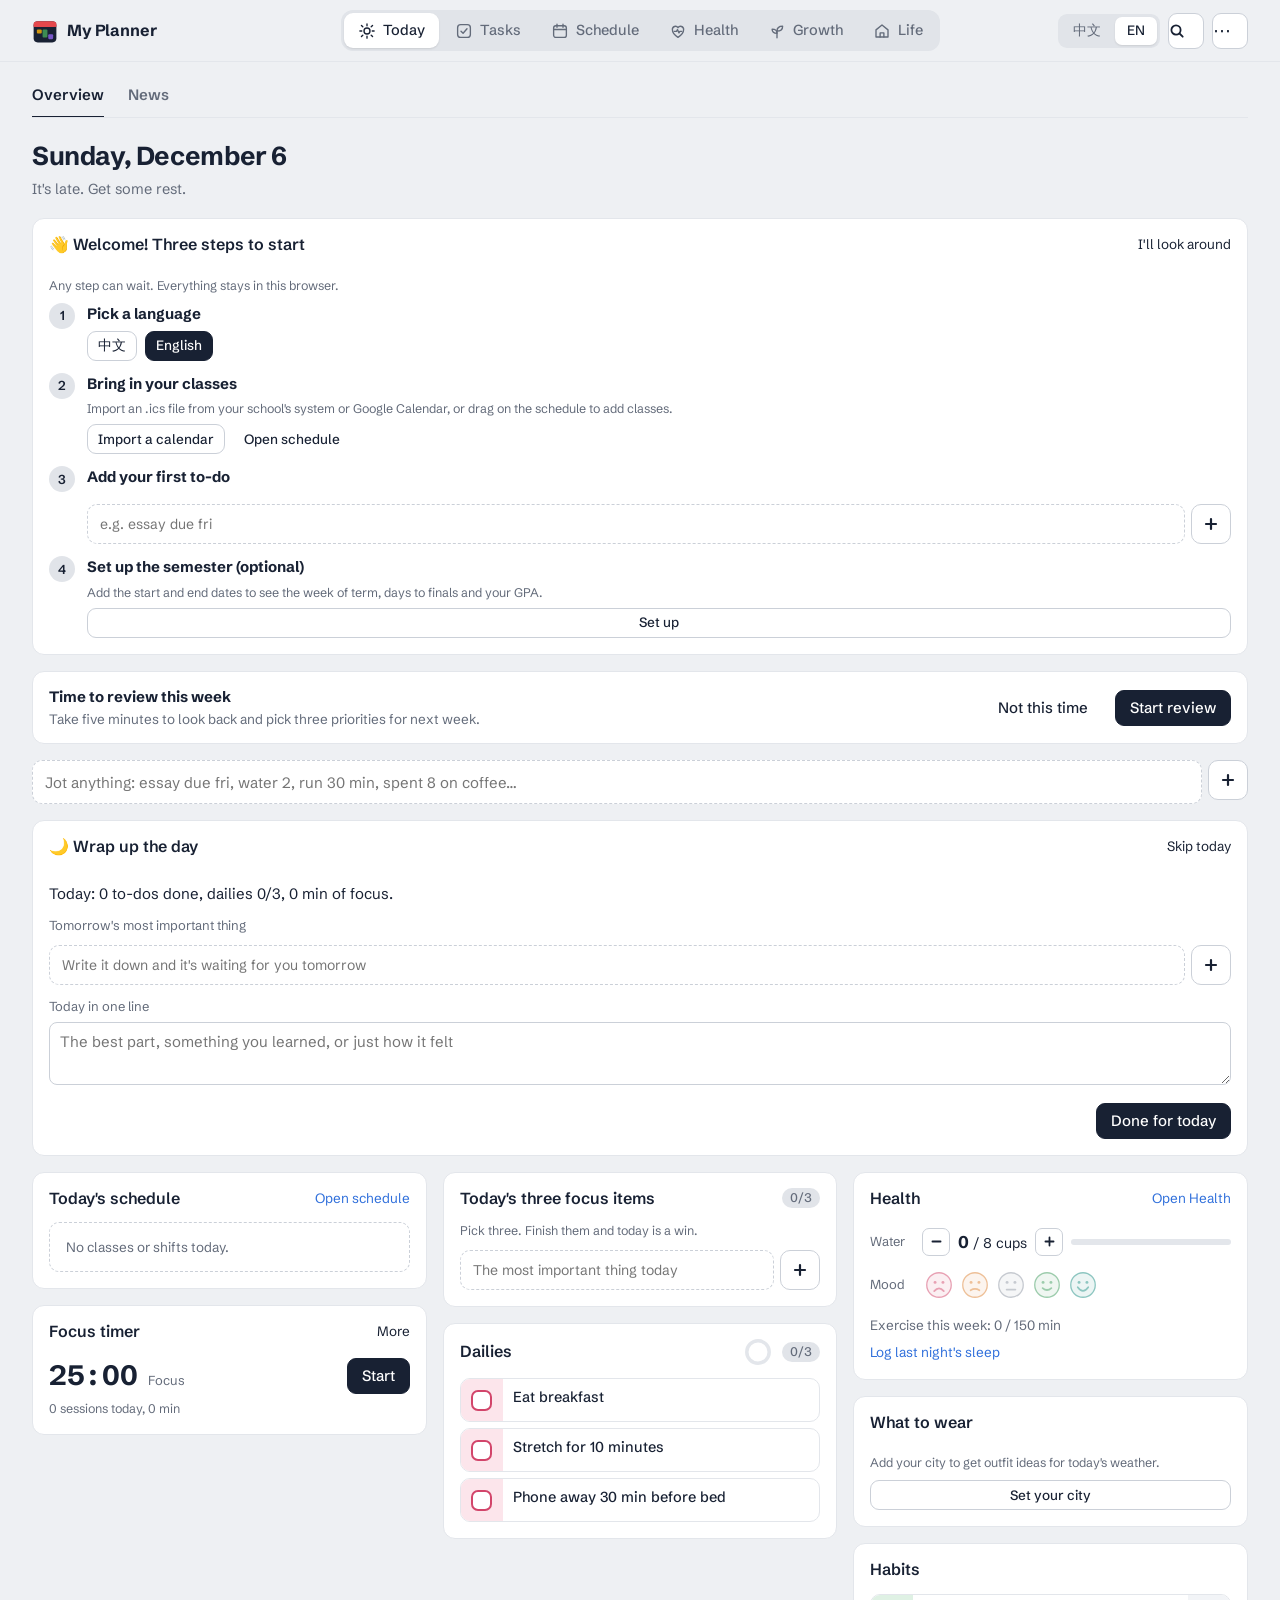
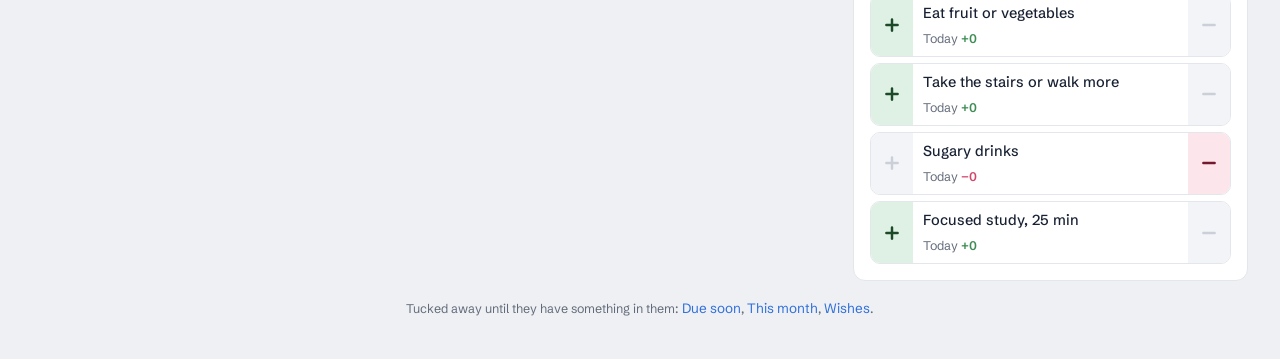
==== commit 3ab76816: "Add semester, spending, special days, search and more - To-dos can be put on the schedule with an es" ====
--- a/index.html
+++ b/index.html
@@ -59,6 +59,7 @@
     <button type="button" data-setlang="zh" lang="zh-CN">中文</button>
     <button type="button" data-setlang="en" lang="en">EN</button>
   </div>
+  <button type="button" class="icon-btn lg" id="searchBtn" data-i18n-aria="app.search"><svg viewBox="0 0 16 16" width="16" height="16" aria-hidden="true"><circle cx="7" cy="7" r="4.6" fill="none" stroke="currentColor" stroke-width="1.8"/><path d="M10.5 10.5l3.2 3.2" stroke="currentColor" stroke-width="1.8" stroke-linecap="round"/></svg></button>
   <div class="menu-wrap" id="menuWrap">
     <button class="icon-btn lg" id="moreBtn" aria-haspopup="true" aria-expanded="false" data-i18n-aria="app.more">⋯</button>
     <div class="menu" id="menu" hidden>
@@ -143,9 +144,12 @@
   <section class="app-view" id="view-learn" hidden></section>
   <section class="app-view" id="view-records" hidden></section>
   <section class="app-view" id="view-review" hidden></section>
+  <section class="app-view" id="view-term" hidden></section>
   <section class="app-view" id="view-food" hidden></section>
   <section class="app-view" id="view-wardrobe" hidden></section>
   <section class="app-view" id="view-travel" hidden></section>
+  <section class="app-view" id="view-money" hidden></section>
+  <section class="app-view" id="view-dates" hidden></section>
 </main>
 
 <!-- schedule event editor -->
@@ -228,11 +232,16 @@
 
 <script src="js/core.js"></script>
 <script src="js/default-schedule.js"></script>
+<script src="js/schedule-calc.js"></script>
 <script src="js/planner.js"></script>
+<script src="js/planner-print.js"></script>
+<script src="js/planner-edit.js"></script>
 <script src="js/quick-date.js"></script>
+<script src="js/quick-log.js"></script>
 <script src="js/task-calc.js"></script>
 <script src="js/tasks.js"></script>
 <script src="js/health.js"></script>
+<script src="js/health-workout.js"></script>
 <script src="js/plan.js"></script>
 <script src="js/learn.js"></script>
 <script src="js/records.js"></script>
@@ -240,6 +249,10 @@
 <script src="js/news-data.js"></script>
 <script src="js/news.js"></script>
 <script src="js/food.js"></script>
+<script src="js/money.js"></script>
+<script src="js/dates-calc.js"></script>
+<script src="js/dates.js"></script>
+<script src="js/home-weather.js"></script>
 <script src="js/wardrobe.js"></script>
 <script src="js/travel-calc.js"></script>
 <script src="js/travel.js"></script>
@@ -248,10 +261,20 @@
 <script src="js/travel-pack.js"></script>
 <script src="js/travel-weather.js"></script>
 <script src="js/travel-share.js"></script>
+<script src="js/insight-calc.js"></script>
+<script src="js/insights.js"></script>
 <script src="js/review.js"></script>
+<script src="js/term-calc.js"></script>
+<script src="js/term.js"></script>
 <script src="js/ics-parse.js"></script>
 <script src="js/calendar.js"></script>
+<script src="js/sync-merge.js"></script>
 <script src="js/sync.js"></script>
+<script src="js/sync-photos.js"></script>
 <script src="js/today.js"></script>
+<script src="js/evening.js"></script>
+<script src="js/search.js"></script>
+<script src="js/welcome.js"></script>
+<script src="js/share.js"></script>
 </body>
 </html>
--- a/css/style.css
+++ b/css/style.css
@@ -204,7 +204,13 @@
 .grid-card { background: var(--surface); border: 1px solid var(--line); border-radius: 12px; overflow: hidden; }
 .grid-scroll { overflow-x: auto; }
 .grid { min-width: 760px; user-select: none; -webkit-user-select: none; }
-.grid.is-day { min-width: 0; }
+.grid.is-day { min-width: 0; touch-action: pan-y; }
+/* day view: the new day slides in from the side it was swiped toward */
+.grid .slide-l { animation: slide-in-l .18s ease-out; }
+.grid .slide-r { animation: slide-in-r .18s ease-out; }
+@keyframes slide-in-l { from { transform: translateX(28px); opacity: .4; } }
+@keyframes slide-in-r { from { transform: translateX(-28px); opacity: .4; } }
+@media (prefers-reduced-motion: reduce) { .grid .slide-l, .grid .slide-r { animation: none; } }
 .lg-btn { border: 0; background: transparent; padding: 2px 4px; border-radius: 6px; color: inherit; font: inherit; cursor: pointer; }
 .lg-btn:hover { background: var(--hover); }
 .lg-btn.off { opacity: .45; text-decoration: line-through; }
@@ -245,6 +251,11 @@
 }
 .g-dayhead .dd { font-size: 13px; font-weight: 400; color: var(--muted); font-variant-numeric: tabular-nums; }
 .g-dayhead.is-today .dd { background: var(--now); color: #fff; border-radius: 999px; padding: 0 7px; font-weight: 600; }
+.dh-due {
+  margin-left: auto; padding: 1px 7px; border: 0; border-radius: 999px; flex: none;
+  background: var(--seg); color: var(--ink); font-size: 11.5px; font-weight: 600; cursor: pointer;
+}
+.dh-due:hover { background: var(--hover); }
 .g-body { position: relative; }
 .g-times { position: sticky; left: 0; z-index: 4; background: var(--surface); }
 .g-times span {
@@ -281,6 +292,9 @@
 .ev.tight .ev-t { -webkit-line-clamp: 1; flex: 0 1 auto; min-width: 0; }
 .ev.tight .ev-m { flex: 0 0 auto; }
 .ev.once { background-image: repeating-linear-gradient(135deg, transparent 0 7px, var(--stripe) 7px 10px); }
+.ev.is-todo { border-left-style: dashed; }
+.ev.is-done { opacity: .55; }
+.ev.is-done .ev-t { text-decoration: line-through; }
 .ev:hover { filter: brightness(.98); }
 .ev .grip { position: absolute; left: 0; right: 0; bottom: 0; height: 8px; cursor: ns-resize; }
 .ev .grip::after {
--- a/css/app.css
+++ b/css/app.css
@@ -396,7 +396,7 @@
   .today-grid { display: flex; flex-direction: column; align-items: stretch; }
   .tcol-a, .tcol-b, .tcol-c { display: contents; }
   .o1 { order: 1; } .o2 { order: 2; } .o3 { order: 3; } .o4 { order: 4; }
-  .o5 { order: 5; } .o6 { order: 6; } .o7 { order: 7; } .o8 { order: 8; } .o9 { order: 9; } .o10 { order: 10; }
+  .o5 { order: 5; } .o6 { order: 6; } .o7 { order: 7; } .o8 { order: 8; } .o9 { order: 9; } .o10 { order: 10; } .o11 { order: 4; }
 }
 .timeline { list-style: none; margin: 0; padding: 0; }
 .ev-line { display: flex; align-items: center; gap: 12px; padding: 9px 0; border-bottom: 1px solid var(--line); }
@@ -425,7 +425,14 @@
 .focus.compact .ft-mode { font-size: 13px; color: var(--muted); }
 .focus.compact .btn { margin-left: auto; align-self: center; }
 .focus.compact .hint { flex-basis: 100%; }
+.ft-course { display: flex; align-items: center; gap: 8px; font-size: 13px; color: var(--muted); }
+.ft-course select { max-width: 200px; height: 30px; font-size: 13px; }
+.focus.compact .ft-course { flex-basis: 100%; margin-top: 4px; }
 .today-quiet { margin: 18px 0 0; text-align: center; }
+.streak-pill { display: inline-block; margin-top: 8px; padding: 3px 10px; border-radius: 999px; background: var(--seg); color: var(--muted); font-size: 13px; text-decoration: none; }
+.streak-pill.is-on { background: var(--health-bg); color: var(--health-ink); font-weight: 600; }
+.streak-pill.is-on::before { content: "🔥 "; }
+.streak-pill:hover { text-decoration: underline; text-underline-offset: 3px; }
 .imp-list { list-style: none; margin: 10px 0 14px; padding: 0; max-height: 260px; overflow-y: auto; border-top: 1px solid var(--line); }
 .imp-list li { display: grid; grid-template-columns: auto 1fr; gap: 0 10px; padding: 7px 0; border-bottom: 1px solid var(--line); font-size: 14px; }
 .imp-list .hint { grid-column: 2; margin: 0; }
@@ -918,3 +925,113 @@
 .rv-past { display: grid; grid-template-columns: repeat(auto-fill, minmax(240px, 1fr)); gap: 10px; }
 .rv-past-item { display: flex; flex-direction: column; gap: 4px; padding: 12px 14px; text-align: left; font: inherit; color: inherit; background: var(--surface); border: 1px solid var(--line); border-radius: 12px; cursor: pointer; }
 .rv-past-item span { color: var(--muted); font-size: 13px; overflow: hidden; text-overflow: ellipsis; white-space: nowrap; }
+
+/* ---------- to-do time on the schedule ---------- */
+.todo-block { color: var(--ink); font-weight: 500; }
+
+/* ---------- evening wrap-up ---------- */
+.evening { display: grid; gap: 12px; margin-bottom: 16px; }
+.evening-sum { margin: 0; font-size: 15px; }
+.evening-left { display: grid; gap: 6px; font-size: 13.5px; color: var(--muted); }
+.evening-left ul { margin: 0; padding-left: 18px; color: var(--ink); }
+.evening-left .btn { justify-self: start; }
+.evening .fld { margin: 0; }
+.evening-actions { display: flex; justify-content: flex-end; }
+.evening-done { margin: 0 0 14px; }
+.rv-nights { margin: 0; padding: 0; list-style: none; display: grid; gap: 6px; font-size: 13.5px; }
+.rv-nights small { display: inline-block; min-width: 34px; color: var(--muted); }
+
+/* ---------- semester ---------- */
+.term-up { margin-bottom: 16px; }
+.term-up-list { margin: 0; padding: 0; list-style: none; display: grid; gap: 8px; }
+.term-up-list li { display: grid; grid-template-columns: 78px 1fr; column-gap: 10px; cursor: pointer; }
+.term-up-list li .hint { grid-column: 2; font-size: 12.5px; }
+.term-up-list li.is-exam b { color: var(--danger); }
+.term-when { grid-row: span 2; font-size: 13px; font-weight: 600; color: var(--muted); }
+.term-grid { display: grid; grid-template-columns: repeat(auto-fill, minmax(280px, 1fr)); gap: 14px; margin-bottom: 10px; }
+.term-course { display: flex; flex-direction: column; gap: 8px; }
+.term-course h3 { margin: 0; font-size: 16px; cursor: pointer; }
+.term-grade { margin: 0; font-size: 15px; }
+.term-grade b { font-size: 24px; font-variant-numeric: tabular-nums; }
+.term-letter { display: inline-block; padding: 1px 8px; border-radius: 999px; background: var(--seg); font-weight: 600; }
+.term-items { margin: 0; padding: 0; list-style: none; display: grid; gap: 2px; }
+.term-items li { display: flex; justify-content: space-between; gap: 10px; padding: 6px 8px; margin: 0 -8px; border-radius: 8px; cursor: pointer; font-size: 14px; }
+.term-items li:hover { background: var(--hover); }
+.term-items small { color: var(--muted); }
+.term-items b { font-variant-numeric: tabular-nums; white-space: nowrap; }
+.term-course .btn.ghost { align-self: flex-start; }
+.empty-card { display: grid; gap: 10px; justify-items: start; padding: 24px; }
+.empty-card h2 { margin: 0; font-size: 18px; }
+.empty-card p { margin: 0; max-width: 560px; }
+
+/* ---------- search ---------- */
+.search-dlg { width: min(560px, calc(100vw - 24px)); margin-top: 10vh; }
+.search-box { padding: 14px; display: grid; gap: 8px; }
+.search-box .input { font-size: 16px; height: 42px; }
+.search-list { margin: 0; padding: 0; list-style: none; max-height: 55vh; overflow-y: auto; }
+.search-list li { display: grid; grid-template-columns: auto 1fr; column-gap: 10px; align-items: baseline; padding: 8px 10px; border-radius: 8px; cursor: pointer; }
+.search-list li[aria-selected="true"], .search-list li:hover { background: var(--hover); }
+.search-list small { grid-column: 2; color: var(--muted); font-size: 12.5px; overflow: hidden; text-overflow: ellipsis; white-space: nowrap; }
+.search-kind { grid-row: span 2; min-width: 64px; font-size: 12px; color: var(--muted); }
+.search-none { color: var(--muted); cursor: default; }
+.search-hint { margin: 0; font-size: 12px; }
+@media (max-width: 640px) { .search-hint { display: none; } }
+
+/* ---------- quick add on Today ---------- */
+.today-quick { margin: 0 0 16px; }
+.today-quick input { height: 44px; font-size: 15px; }
+
+/* ---------- summaries and patterns ---------- */
+.review-modes { margin-right: 6px; }
+.insight-title { margin: 0 0 12px; font-size: 18px; }
+.insight-foot { margin-top: 14px; }
+.insight-list { margin: 0; padding-left: 18px; display: grid; gap: 6px; font-size: 14px; }
+.insight-list small { color: var(--muted); }
+@media (max-width: 640px) { .review-modes { order: -1; flex-basis: 100%; } .year-nav { flex-wrap: wrap; } }
+
+/* ---------- everyday spending ---------- */
+.money-month { min-width: 120px; font-size: 15px; }
+.money-cols { display: grid; grid-template-columns: minmax(0, 1fr) minmax(0, 1fr); gap: 14px; margin-bottom: 14px; }
+@media (max-width: 760px) { .money-cols { grid-template-columns: 1fr; } }
+.money-add form { display: grid; gap: 10px; }
+.money-add h2, .money-cols h2 { margin: 0 0 10px; font-size: 16px; }
+.money-amt { max-width: 120px; font-size: 17px; font-variant-numeric: tabular-nums; }
+.money-add .err { margin: 0; min-height: 0; }
+.money-days { display: grid; grid-template-columns: repeat(auto-fill, minmax(280px, 1fr)); gap: 14px; }
+.money-day h3 { margin: 0; font-size: 14.5px; }
+.money-list { margin: 0; padding: 0; list-style: none; display: grid; gap: 2px; }
+.money-list li { display: flex; justify-content: space-between; gap: 10px; padding: 6px 8px; margin: 0 -8px; border-radius: 8px; cursor: pointer; font-size: 14px; }
+.money-list li:hover { background: var(--hover); }
+.money-list small { margin-left: 6px; color: var(--muted); font-size: 12px; }
+.money-list b { font-variant-numeric: tabular-nums; }
+.money-cols .hours .bar span { background: var(--accent); }
+
+/* ---------- weather and outfit on Today ---------- */
+.outfit-today { display: flex; flex-direction: column; gap: 8px; }
+.outfit-wx { margin: 0; font-size: 15px; font-weight: 500; }
+.outfit-today .hint { margin: 0; }
+.outfit-row { display: flex; gap: 8px; overflow-x: auto; }
+.outfit-piece { display: flex; flex-direction: column; align-items: center; gap: 3px; width: 64px; flex: 0 0 auto; }
+.outfit-piece .of-thumb { width: 64px; height: 64px; border-radius: 10px; object-fit: cover; }
+.outfit-piece .of-thumb.ph { display: grid; place-items: center; background: var(--seg); font-size: 12px; color: var(--muted); }
+.outfit-piece small { font-size: 11.5px; color: var(--muted); max-width: 64px; overflow: hidden; text-overflow: ellipsis; white-space: nowrap; }
+
+/* ---------- special days ---------- */
+.dates-list { margin: 0; padding: 6px; list-style: none; display: grid; gap: 2px; }
+.dates-list.compact { padding: 0; }
+.dates-list li { display: flex; align-items: center; gap: 8px; }
+.dates-main { flex: 1; min-width: 0; display: flex; flex-wrap: wrap; align-items: baseline; gap: 4px 8px; padding: 8px 10px; border: 0; border-radius: 8px; background: none; color: inherit; font: inherit; text-align: left; cursor: pointer; }
+.dates-main:hover { background: var(--hover); }
+.dates-main small { flex-basis: 100%; color: var(--muted); font-size: 12.5px; }
+.dates-list li.is-today b { color: var(--danger); }
+
+/* ---------- first-run guide ---------- */
+.welcome { margin-bottom: 16px; display: grid; gap: 8px; }
+.welcome > .hint { margin: 0; }
+.wel-steps { margin: 0; padding: 0; list-style: none; display: grid; gap: 12px; }
+.wel-steps li { display: flex; gap: 12px; align-items: flex-start; }
+.wel-steps li > div { flex: 1; min-width: 0; display: grid; gap: 6px; }
+.wel-steps .hint { margin: 0; }
+.wel-n { flex: 0 0 26px; height: 26px; border-radius: 50%; display: grid; place-items: center; background: var(--seg); font-size: 13px; font-weight: 600; }
+.wel-steps li.is-done .wel-n { background: var(--accent); color: var(--accent-ink); }
+.wel-n svg { width: 14px; height: 14px; }
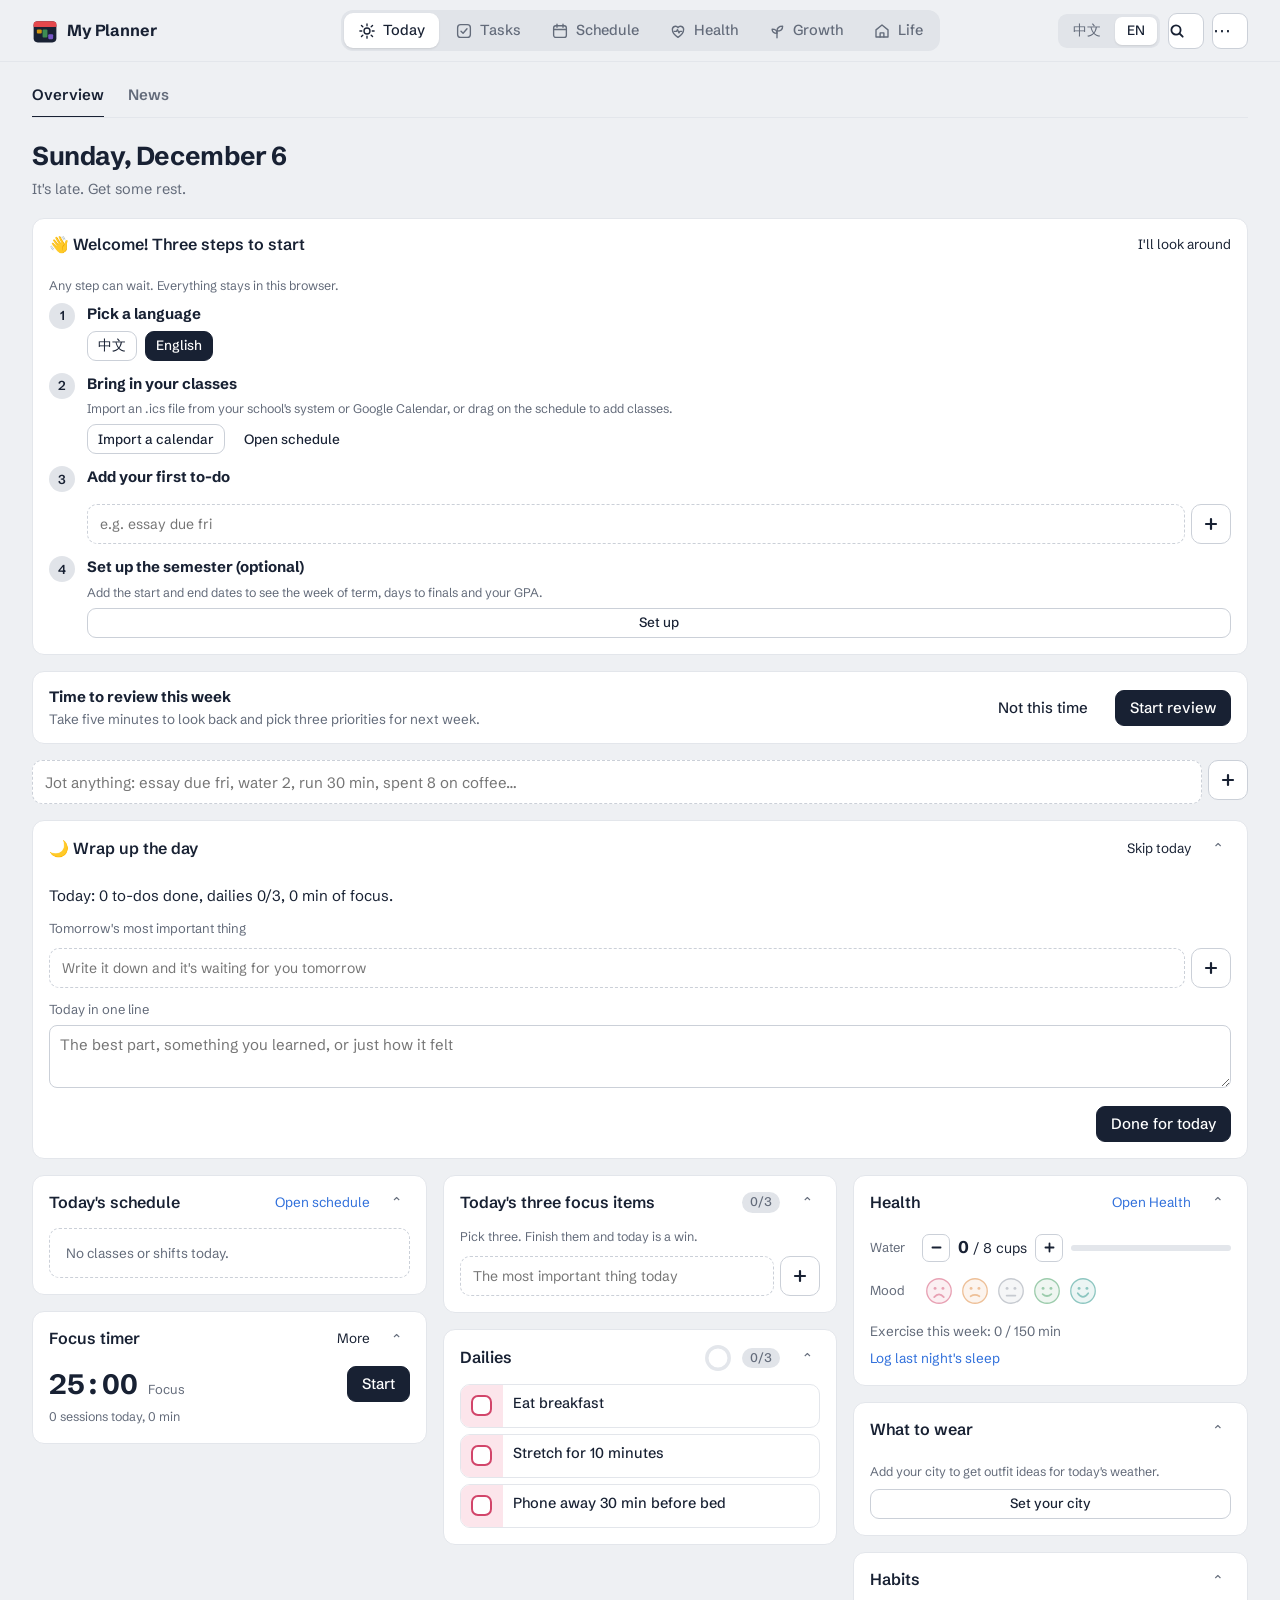
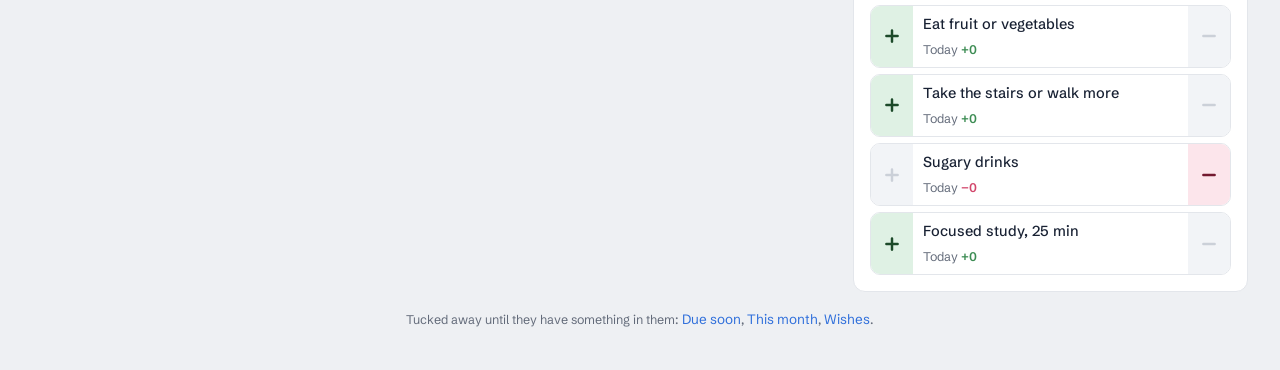
==== commit 69dd338f: "Move the travel guides into their own app Trips now live in travel-planner (served next to this app " ====
--- a/index.html
+++ b/index.html
@@ -72,6 +72,7 @@
       <button data-act="calendar"><span data-i18n="app.calendar"></span></button>
       <button data-act="export"><span data-i18n="app.exportData"></span></button>
       <button data-act="import"><span data-i18n="app.importData"></span></button>
+      <a class="menu-link" href="../travel-planner/"><span data-i18n="app.travelApp"></span><span class="menu-val">↗</span></a>
       <button data-act="resetSchedule"><span data-i18n="app.resetSchedule"></span></button>
       <hr>
       <button data-act="theme"><span data-i18n="app.theme"></span><span class="menu-val" id="themeVal"></span></button>
@@ -147,7 +148,6 @@
   <section class="app-view" id="view-term" hidden></section>
   <section class="app-view" id="view-food" hidden></section>
   <section class="app-view" id="view-wardrobe" hidden></section>
-  <section class="app-view" id="view-travel" hidden></section>
   <section class="app-view" id="view-money" hidden></section>
   <section class="app-view" id="view-dates" hidden></section>
 </main>
@@ -254,13 +254,6 @@
 <script src="js/dates.js"></script>
 <script src="js/home-weather.js"></script>
 <script src="js/wardrobe.js"></script>
-<script src="js/travel-calc.js"></script>
-<script src="js/travel.js"></script>
-<script src="js/travel-book.js"></script>
-<script src="js/travel-money.js"></script>
-<script src="js/travel-pack.js"></script>
-<script src="js/travel-weather.js"></script>
-<script src="js/travel-share.js"></script>
 <script src="js/insight-calc.js"></script>
 <script src="js/insights.js"></script>
 <script src="js/review.js"></script>
--- a/css/style.css
+++ b/css/style.css
@@ -182,6 +182,11 @@
   background: transparent; text-align: left; font-size: 14px;
 }
 .menu button:hover { background: var(--hover); }
+.menu .menu-link {
+  display: flex; justify-content: space-between; align-items: center; gap: 16px;
+  padding: 8px 10px; border-radius: 7px; color: var(--ink); text-decoration: none; font-size: 14px;
+}
+.menu .menu-link:hover { background: var(--hover); }
 .menu hr { border: 0; border-top: 1px solid var(--line); margin: 5px 2px; }
 .menu kbd, .menu-val { font-family: inherit; font-size: 12.5px; color: var(--muted); }
 
--- a/css/app.css
+++ b/css/app.css
@@ -803,101 +803,6 @@
 .pick-img, .pick-item .ph { width: 100%; aspect-ratio: 3 / 4; object-fit: cover; border-radius: 8px; border: 2px solid transparent; background: var(--hover); }
 .pick-item input:checked ~ .pick-img, .pick-item input:checked ~ .ph { border-color: var(--accent); }
 
-/* ---------- travel ---------- */
-.trip-grid { display: grid; grid-template-columns: repeat(auto-fill, minmax(240px, 1fr)); gap: 12px; }
-.trip-grid.past { opacity: .75; }
-.trip {
-  display: flex; flex-direction: column; align-items: flex-start; gap: 6px; padding: 16px; text-align: left; font: inherit; color: inherit;
-  background: var(--surface); border: 1px solid var(--line); border-top: 4px solid var(--life-bar); border-radius: 14px; cursor: pointer;
-}
-.trip:hover { border-color: var(--line-2); border-top-color: var(--life-bar); }
-.trip-dest { font-size: 20px; font-weight: 700; }
-.trip-dates { font-size: 13px; color: var(--muted); font-variant-numeric: tabular-nums; }
-.trip-counts { font-size: 12.5px; color: var(--muted); }
-.trip .progress { align-self: stretch; margin-top: 4px; }
-.trip .progress span { background: var(--life-bar); }
-.back { margin-bottom: 10px; color: var(--focus); font-size: 14px; }
-.trip-note { margin: -6px 0 14px; color: var(--muted); white-space: pre-wrap; }
-.trip-links { margin-bottom: 14px; }
-.trip-links a { text-decoration: none; color: var(--ink); }
-.trip-tabs { margin-bottom: 12px; }
-.trip-add { display: flex; gap: 8px; flex-wrap: wrap; margin-bottom: 12px; }
-.trip-add .input { flex: 1 1 160px; height: 40px; }
-.trip-add .btn { height: 40px; }
-.trip-items { list-style: none; margin: 0; padding: 0; }
-.trip-items li { display: flex; align-items: flex-start; gap: 10px; padding: 10px 0; border-bottom: 1px solid var(--line); }
-.trip-items li:last-child { border-bottom: 0; }
-.trip-items .check { padding: 0; }
-.ti-body { flex: 1; min-width: 0; }
-.ti-body b { font-weight: 600; overflow-wrap: anywhere; }
-.ti-body a { color: var(--focus); text-decoration: none; }
-.ti-body p { margin: 3px 0 0; font-size: 13.5px; color: var(--muted); }
-.trip-items li.is-done .ti-body b { color: var(--muted); text-decoration: line-through; }
-.trip-items .btn.ghost { text-decoration: none; color: var(--muted); }
-.trip-day { margin-bottom: 12px; }
-.trip-day.is-today { border-color: var(--life-bar); }
-.trip-day .day-route { margin-left: auto; color: var(--focus); text-decoration: none; }
-.day-wx { margin: -6px 0 10px; font-size: 13.5px; color: var(--muted); }
-.trip-soon-pack { margin: 10px 0 0; }
-.drag-handle { flex: none; align-self: center; width: 22px; height: 30px; margin: 0 -4px 0 -6px; padding: 0; border: 0; border-radius: 6px; background: none; color: var(--muted); font-size: 14px; letter-spacing: -3px; cursor: grab; touch-action: none; opacity: .75; }
-.drag-handle:hover, .drag-handle:focus-visible { opacity: 1; background: var(--hover); }
-.drag-gap { flex: none; width: 22px; margin: 0 -4px 0 -6px; }
-.trip-items li.is-dragging { position: relative; z-index: 1; background: var(--surface); box-shadow: 0 6px 18px rgba(0, 0, 0, .12); border-radius: 8px; }
-.trip-items li.is-dragging .drag-handle { cursor: grabbing; }
-.pack-grp { display: flex; align-items: center; gap: 8px; margin: 14px 0 0; font-size: 13.5px; font-weight: 600; color: var(--muted); }
-.pack-grp .count { font-weight: 500; }
-.pack-grp-in { flex: 0 1 140px !important; }
-.plan-time { width: 46px; flex: none; padding-top: 1px; font-size: 13px; font-weight: 600; font-variant-numeric: tabular-nums; }
-.plan-add { margin: 10px 0 0; }
-.plan-add .plan-time-in { flex: 0 0 116px; }
-.ti-body .badge { margin-left: 6px; }
-.trip-today { border-top: 4px solid var(--life-bar); }
-.trip-tabs { flex-wrap: nowrap; max-width: 100%; overflow-x: auto; scrollbar-width: none; }
-.trip-tabs button { white-space: nowrap; }
-.mono { font-family: ui-monospace, SFMono-Regular, Menlo, monospace; letter-spacing: .04em; }
-.day-books { list-style: none; margin: 0 0 6px; padding: 8px 10px; border-radius: 9px; background: var(--life-bg); color: var(--life-ink); }
-.day-books li { display: flex; align-items: center; gap: 10px; padding: 3px 0; font-size: 14px; }
-.db-name { flex: 1; min-width: 0; font-weight: 500; overflow-wrap: anywhere; }
-.conf-chip { padding: 2px 8px; border: 1px dashed currentColor; border-radius: 6px; background: transparent; color: inherit; font-size: 12.5px; cursor: pointer; }
-.trip-actions { margin-bottom: 12px; }
-.book-list { display: grid; grid-template-columns: repeat(auto-fill, minmax(280px, 1fr)); gap: 12px; }
-.booking { border-left: 4px solid var(--life-bar); }
-.bk-head { display: flex; justify-content: space-between; align-items: center; font-size: 13px; color: var(--muted); }
-.bk-head .link-btn { color: var(--focus); font-size: 13px; }
-.bk-title { margin: 4px 0 2px; font-size: 18px; }
-.bk-title a { color: inherit; }
-.bk-route { margin: 0; font-weight: 500; }
-.bk-when { display: flex; flex-wrap: wrap; gap: 4px 16px; margin: 6px 0 0; font-size: 14px; font-variant-numeric: tabular-nums; }
-.bk-when small, .bk-conf small { color: var(--muted); font-size: 12px; }
-.bk-conf { display: flex; flex-wrap: wrap; align-items: center; gap: 2px 10px; margin-top: 10px; padding: 8px 10px; border-radius: 9px; background: var(--hover); }
-.bk-conf small { flex-basis: 100%; }
-.bk-conf b { flex: 1; min-width: 0; font-size: 18px; white-space: nowrap; overflow: hidden; text-overflow: ellipsis; }
-.bk-addr, .bk-note { margin: 8px 0 0; font-size: 13.5px; color: var(--muted); }
-.trip-stats { margin-bottom: 12px; }
-.trip-stats .stat-label { white-space: nowrap; }
-.stat-daily { display: block; min-width: 0; }
-@media (max-width: 760px) { .trip-stats { grid-template-columns: 1fr; } }
-.trip-stats .progress { margin-top: 8px; }
-.trip-stats .progress span, .cat-bars .progress span { background: var(--life-bar); }
-.progress.over span { background: var(--danger) !important; }
-.stat-num.warn { color: var(--danger); }
-.exp-add select { height: 40px; flex: 0 1 auto; }
-.exp-add .exp-amt { flex: 0 1 120px; }
-.exp-split { display: flex; flex-wrap: wrap; align-items: center; gap: 6px; flex-basis: 100%; }
-.exp-amts { display: flex; flex-direction: column; align-items: flex-end; text-align: right; font-variant-numeric: tabular-nums; }
-.exp-amts small { font-size: 12px; color: var(--muted); }
-.cat-bars, .settle { list-style: none; margin: 0; padding: 0; }
-.cat-bars li { display: grid; grid-template-columns: 64px 1fr auto; align-items: center; gap: 10px; padding: 5px 0; font-size: 14px; }
-.cat-bars b { font-variant-numeric: tabular-nums; }
-.settle li { padding: 6px 0; font-weight: 500; border-bottom: 1px solid var(--line); }
-.settle li:last-child { border-bottom: 0; }
-.pack-tools { margin-bottom: 10px; }
-.pack-tools select { height: 36px; flex: 0 1 auto; width: auto; }
-.pack-tools .btn { height: 36px; }
-.share-opt { display: flex; align-items: center; gap: 8px; margin: 10px 0; font-size: 14px; }
-.share-text { min-height: 260px; font-size: 13.5px; line-height: 1.6; white-space: pre; overflow: auto; }
-.rate-in { flex: 1; }
-
 /* ---------- auto check-in, customize, install ---------- */
 .auto-tag { padding: 0 7px; border-radius: 999px; background: var(--life-bg); color: var(--life-ink); font-size: 11.5px; }
 .cust-list { display: grid; gap: 12px; margin-top: 10px; }
@@ -1035,3 +940,29 @@
 .wel-n { flex: 0 0 26px; height: 26px; border-radius: 50%; display: grid; place-items: center; background: var(--seg); font-size: 13px; font-weight: 600; }
 .wel-steps li.is-done .wel-n { background: var(--accent); color: var(--accent-ink); }
 .wel-n svg { width: 14px; height: 14px; }
+.money-fixed { margin-bottom: 14px; display: grid; gap: 8px; }
+.money-fixed h2 { margin: 0; font-size: 16px; }
+.money-fixed .hint { margin: 0; }
+
+/* ---------- semester: categories, letter scales, waiting for grades ---------- */
+.cat-edit { margin: 0 0 8px; padding: 0; list-style: none; display: grid; gap: 6px; }
+.cat-edit li { display: grid; grid-template-columns: 1fr 80px auto; gap: 6px; align-items: center; }
+.cut-grid { display: grid; grid-template-columns: repeat(auto-fill, minmax(76px, 1fr)); gap: 6px; margin-top: 8px; }
+.cut-grid label { display: grid; gap: 2px; font-size: 12.5px; color: var(--muted); }
+.term-cats { margin: 0; }
+.term-wait .term-when { color: var(--ink); }
+
+/* ---------- Today: folded cards and the card order ---------- */
+.fold-btn { margin-left: 4px; width: 26px; height: 26px; border: 0; border-radius: 6px; background: none; color: var(--muted); font-size: 14px; cursor: pointer; flex: 0 0 auto; }
+.fold-btn:hover { background: var(--hover); color: var(--ink); }
+.card.is-folded { padding: 0; }
+.fold-head { display: flex; width: 100%; justify-content: space-between; align-items: center; gap: 10px; padding: 12px 16px; border: 0; border-radius: inherit; background: none; color: inherit; font: inherit; text-align: left; cursor: pointer; }
+.fold-head b { font-size: 15px; }
+.fold-head span { font-size: 13px; color: var(--muted); }
+.fold-head:hover { background: var(--hover); }
+.card-order { margin: 6px 0 0; padding: 0; list-style: none; display: grid; gap: 4px; }
+.card-order li { display: grid; grid-template-columns: 1fr auto auto auto auto; gap: 8px; align-items: center; padding: 4px 0; border-bottom: 1px solid var(--line); }
+.card-order .co-name { font-size: 14px; min-width: 0; overflow: hidden; text-overflow: ellipsis; white-space: nowrap; }
+.card-head:has(> .fold-btn) { justify-content: flex-start; }
+.card-head:has(> .fold-btn) > :first-child { margin-right: auto; }
+#view-today > .card.is-folded { margin-bottom: 16px; }
